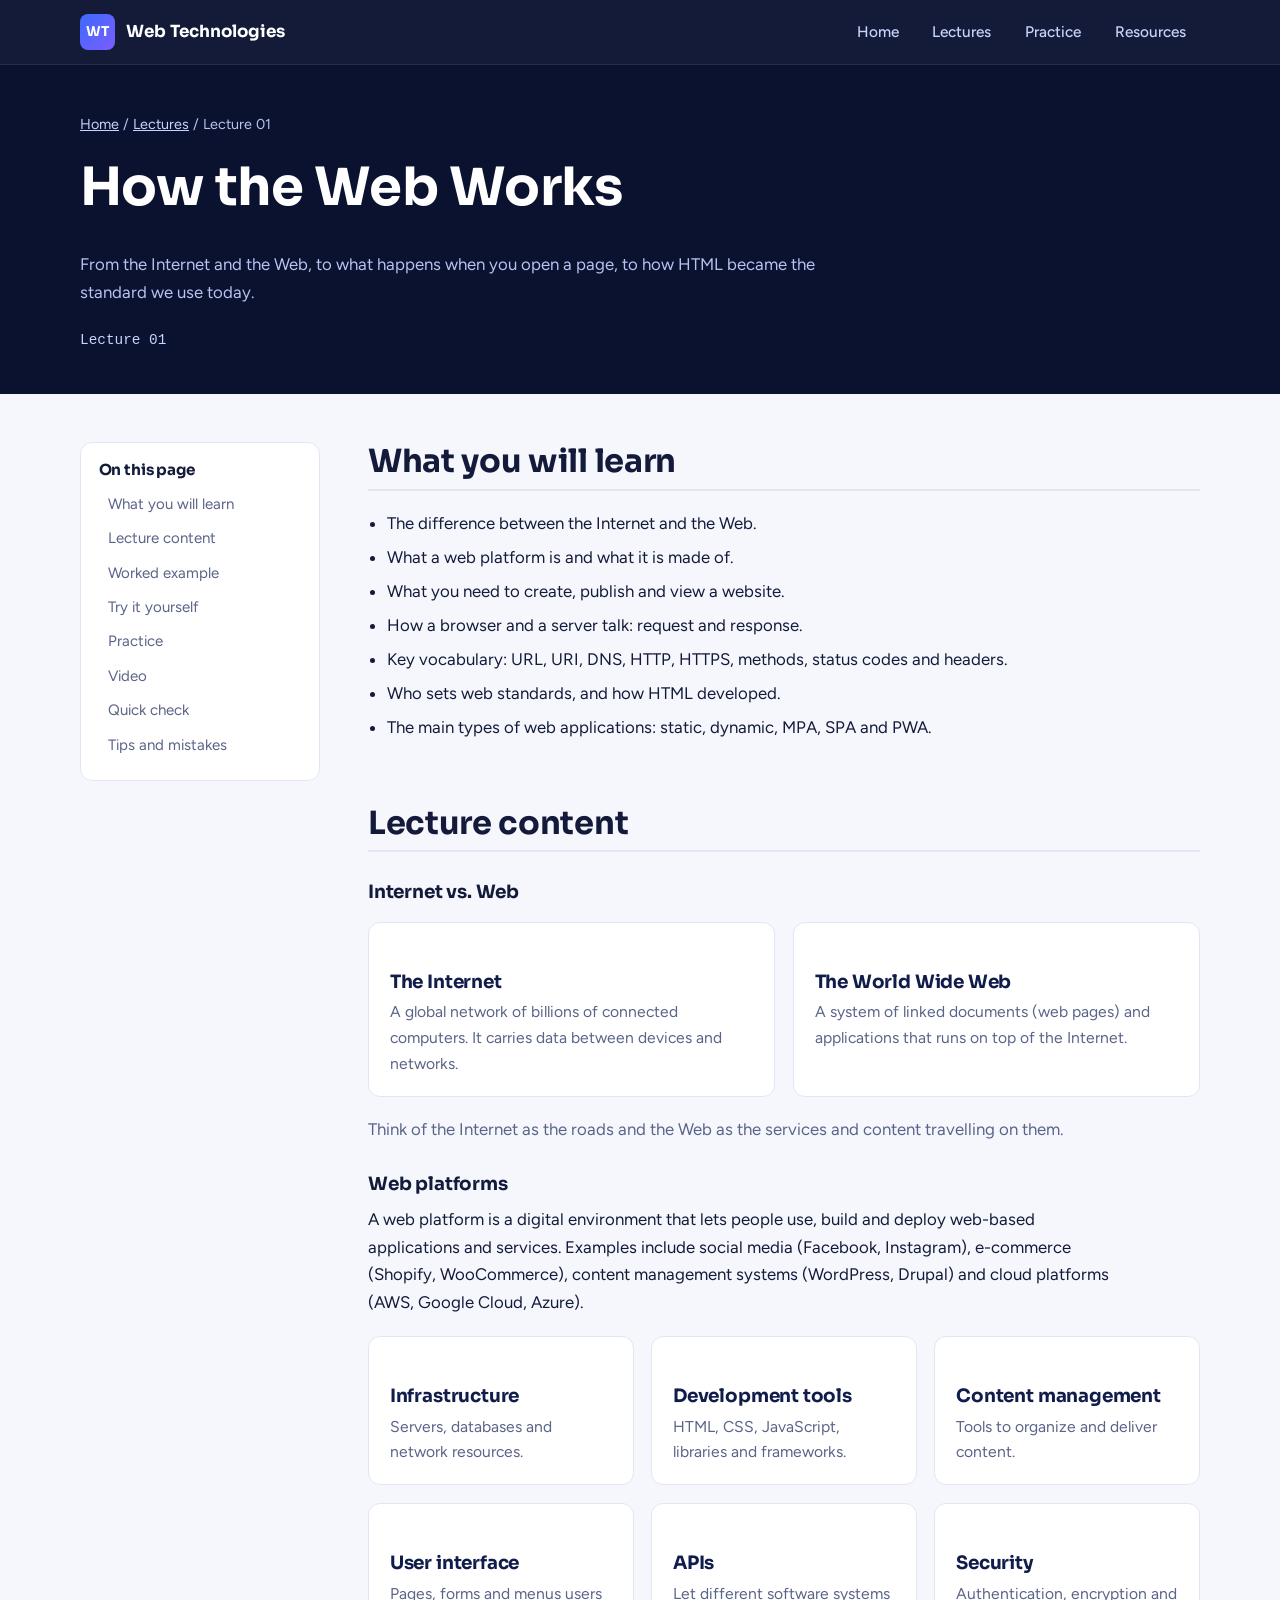
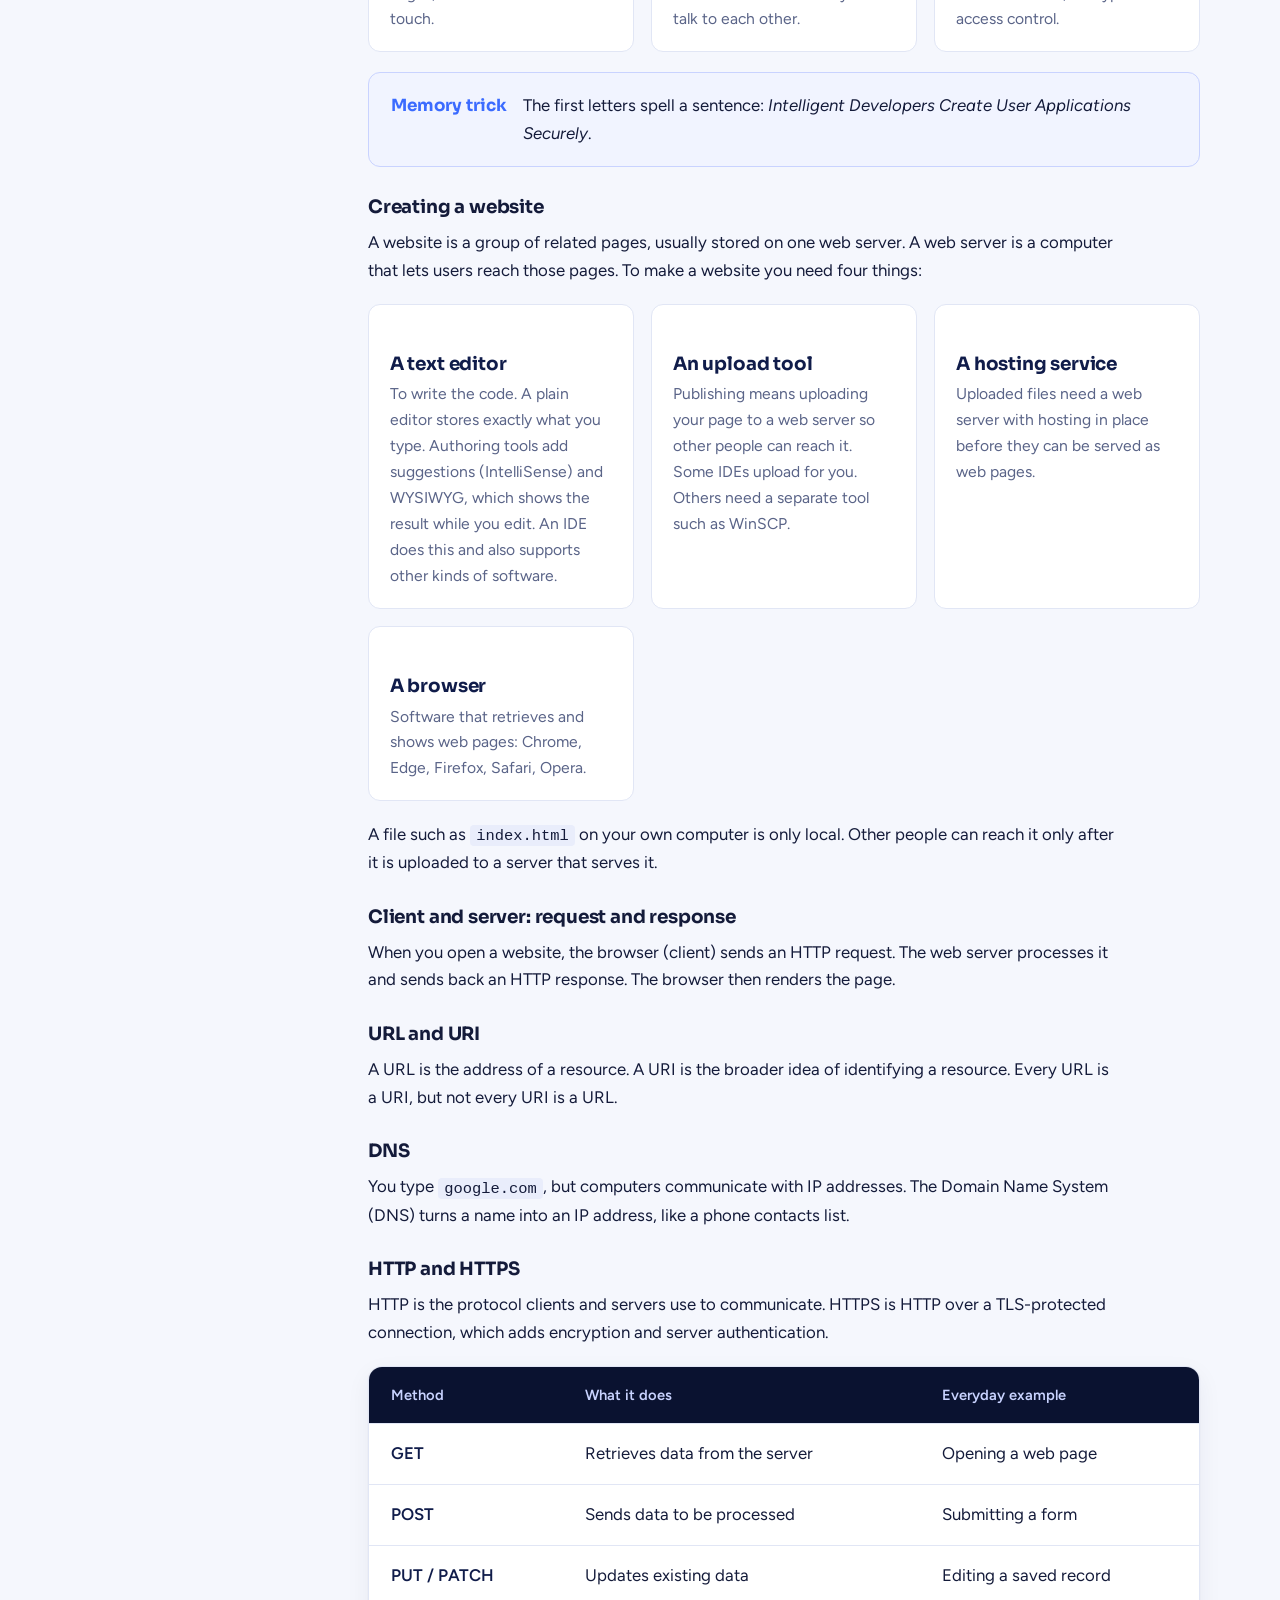
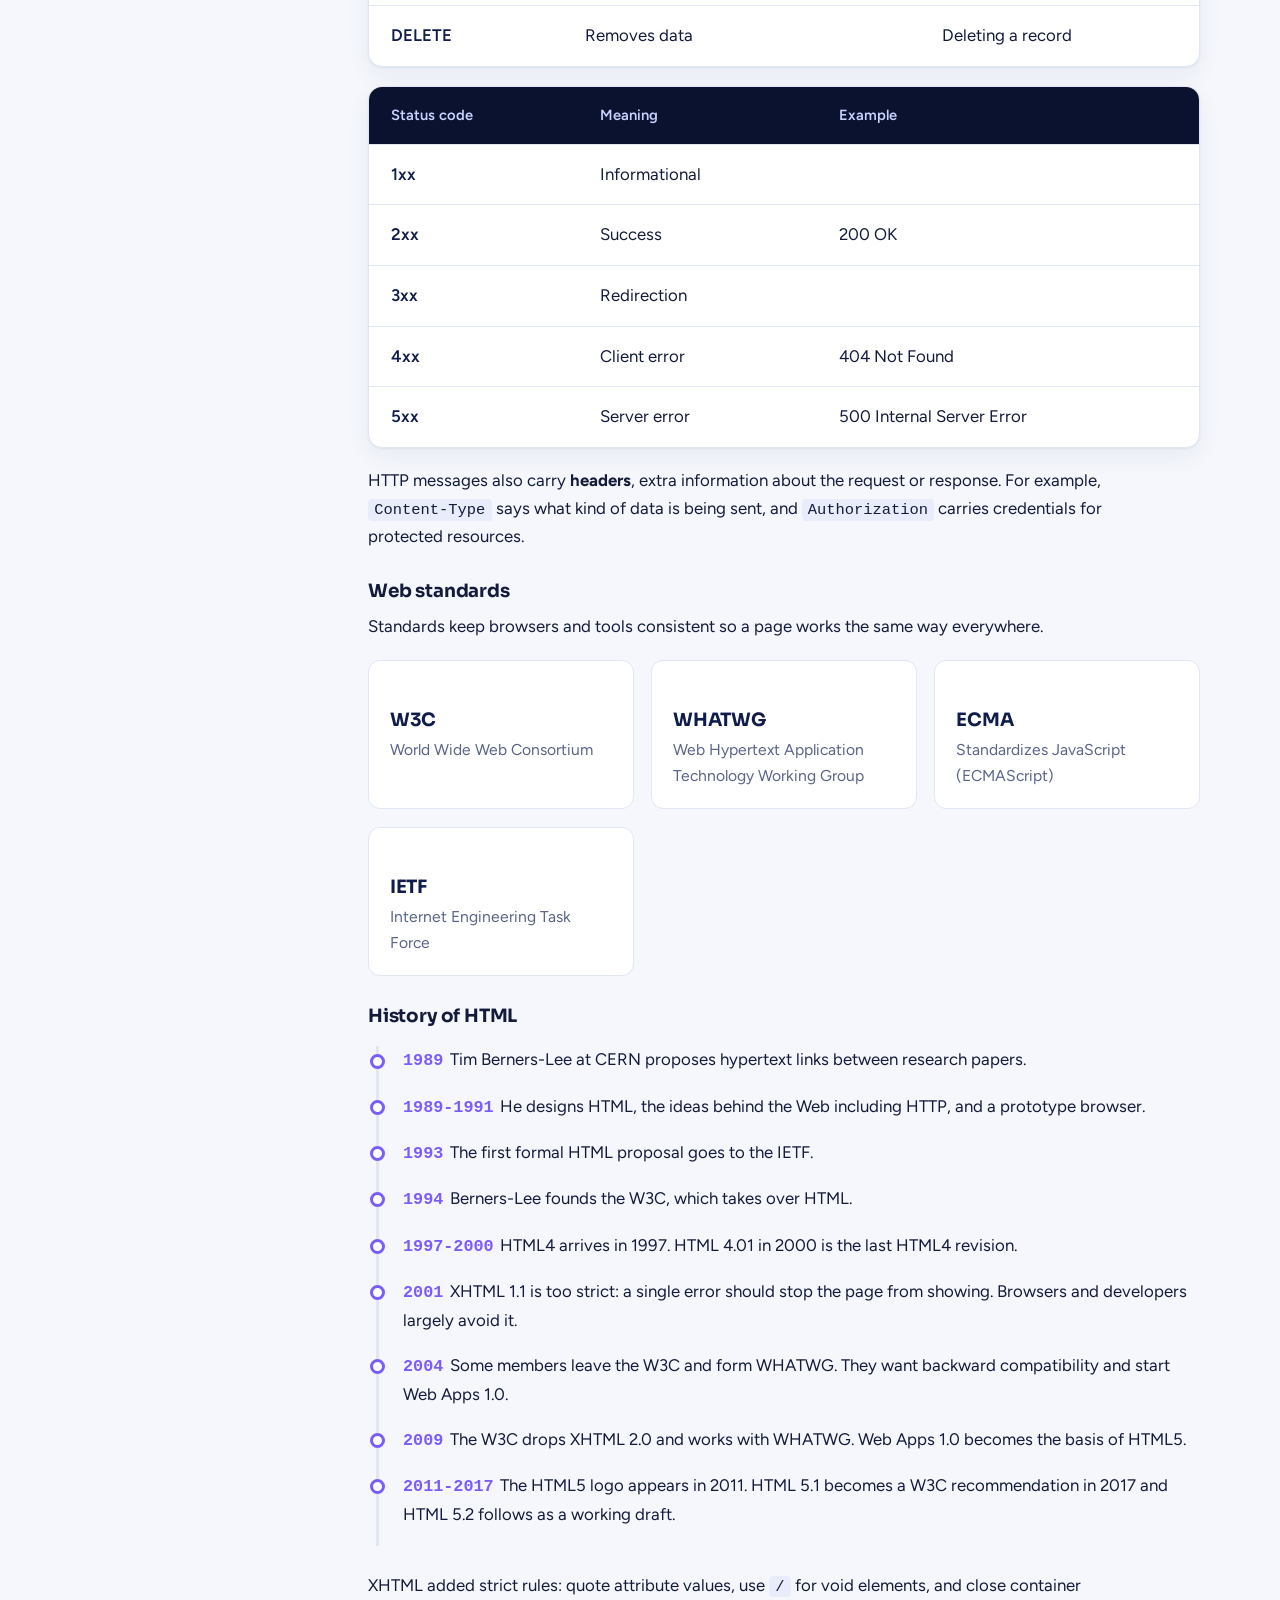
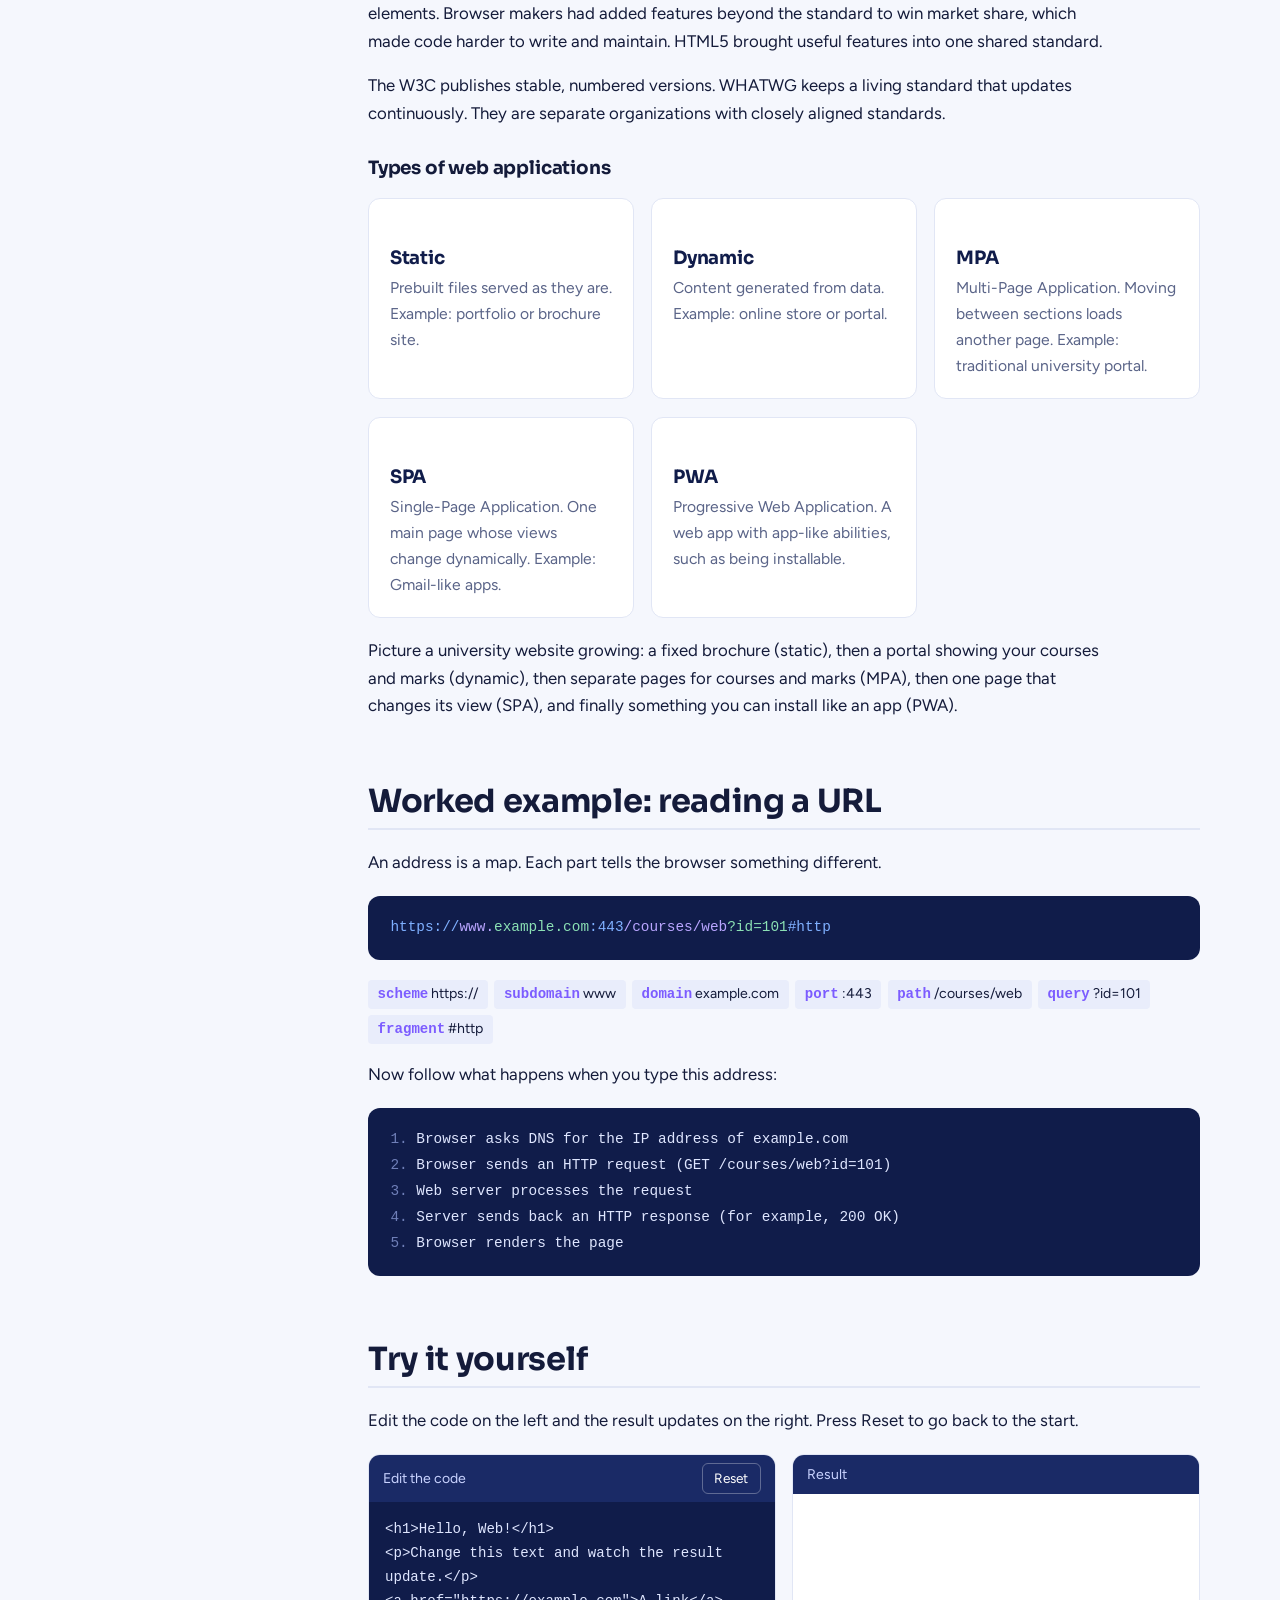
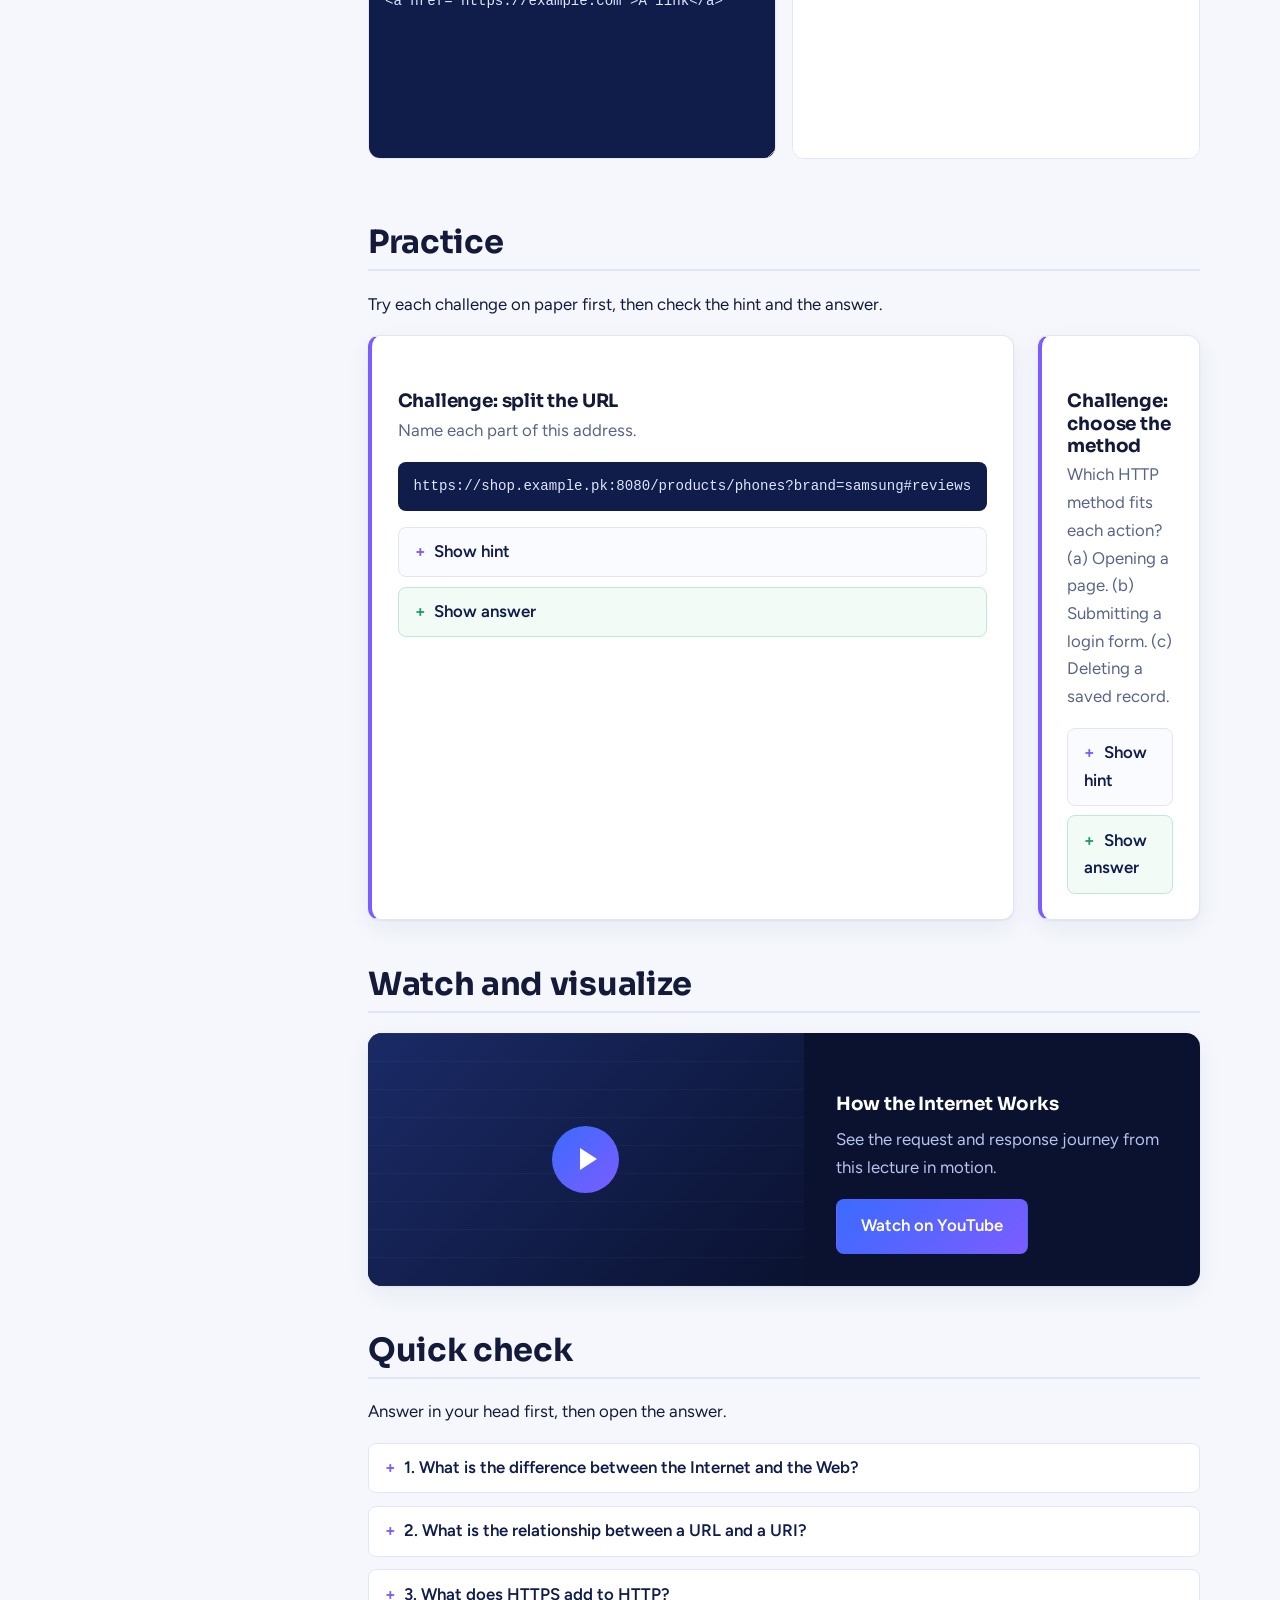
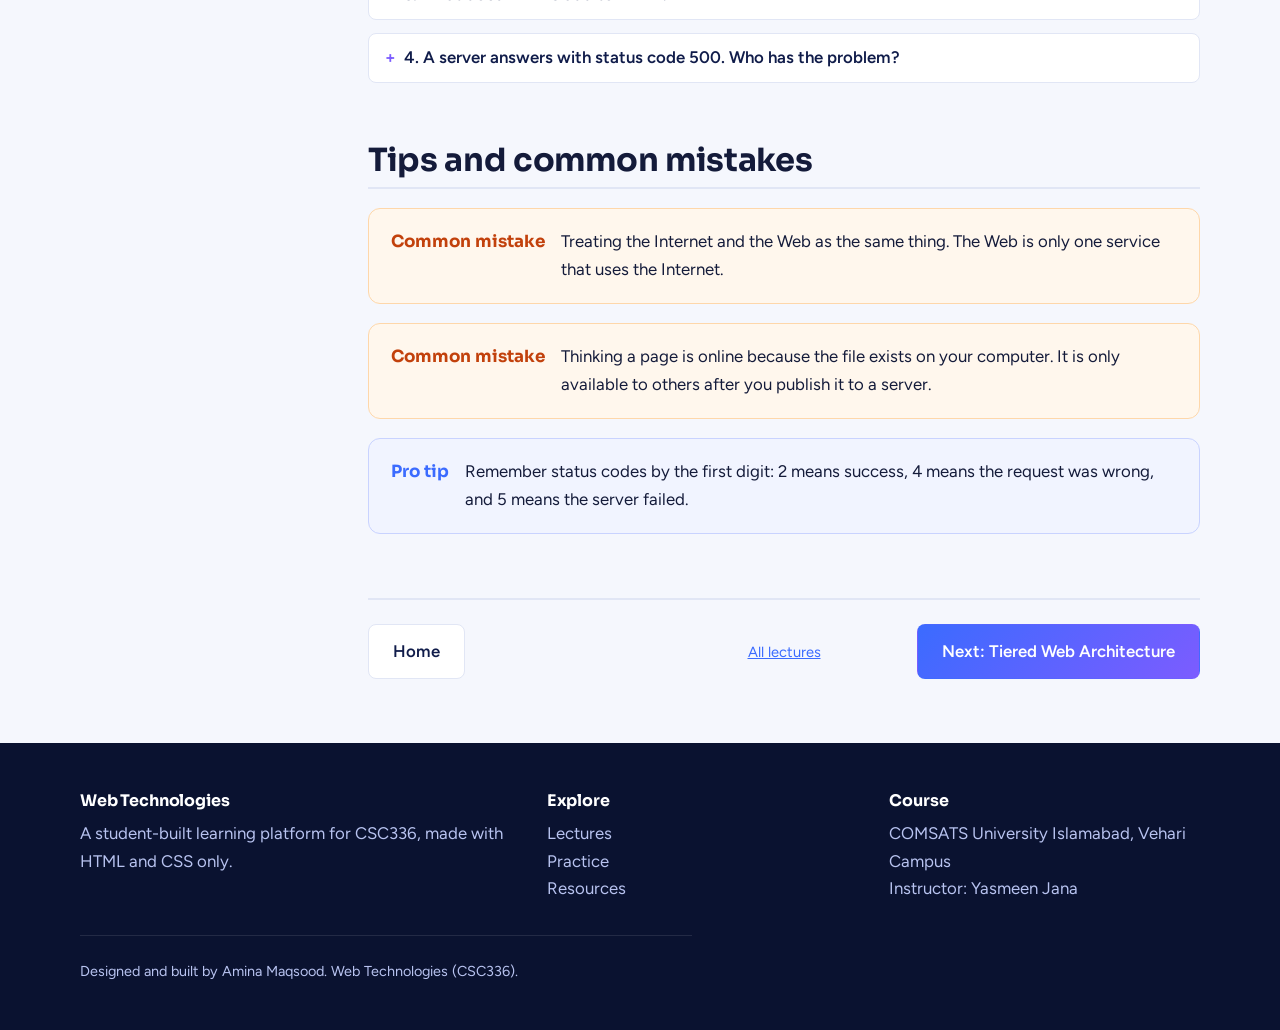
==== lectures/lecture-01.html @ f4b2d4e7 "Web Technologies learning platform" ====
<!DOCTYPE html>
<html lang="en">

<head>
    <meta charset="UTF-8">
    <meta name="viewport" content="width=device-width, initial-scale=1">
    <title>Lecture 01: How the Web Works | Web Technologies</title>
    <link rel="preconnect" href="https://fonts.googleapis.com">
    <link rel="preconnect" href="https://fonts.gstatic.com" crossorigin>
    <link href="https://fonts.googleapis.com/css2?family=Figtree:wght@400;500;600&family=Sora:wght@600;700&display=swap"
        rel="stylesheet">
    <link rel="stylesheet" href="../style.css">
</head>

<body id="top">

    <header class="nav">
        <div class="wrap">
            <a class="brand" href="../index.html">
                <span class="brand-mark">WT</span>
                <span class="brand-text">Web Technologies</span>
            </a>
            <nav aria-label="Main">
                <ul>
                    <li><a href="../index.html">Home</a></li>
                    <li><a href="../index.html#lectures">Lectures</a></li>
                    <li><a href="#practice">Practice</a></li>
                    <li><a href="#video">Resources</a></li>
                </ul>
            </nav>
        </div>
    </header>

    <div class="lecture-head">
        <div class="wrap">
            <p class="crumbs"><a href="../index.html">Home</a> / <a href="../index.html#lectures">Lectures</a> / Lecture
                01</p>
            <h1>How the Web Works</h1>
            <p>From the Internet and the Web, to what happens when you open a page, to how HTML became the standard we
                use today.</p>
            <div class="counter">
                <span>Lecture 01</span>
            </div>
        </div>
    </div>

    <div class="wrap lecture-layout">

        <aside class="toc" aria-label="On this page">
            <h2>On this page</h2>
            <ol>
                <li><a href="#learn">What you will learn</a></li>
                <li><a href="#content">Lecture content</a></li>
                <li><a href="#example">Worked example</a></li>
                <li><a href="#try">Try it yourself</a></li>
                <li><a href="#practice">Practice</a></li>
                <li><a href="#video">Video</a></li>
                <li><a href="#check">Quick check</a></li>
                <li><a href="#tips">Tips and mistakes</a></li>
            </ol>
        </aside>

        <main class="lecture-body">

            <section id="learn">
                <h2>What you will learn</h2>
                <ul class="learn-list">
                    <li>The difference between the Internet and the Web.</li>
                    <li>What a web platform is and what it is made of.</li>
                    <li>What you need to create, publish and view a website.</li>
                    <li>How a browser and a server talk: request and response.</li>
                    <li>Key vocabulary: URL, URI, DNS, HTTP, HTTPS, methods, status codes and headers.</li>
                    <li>Who sets web standards, and how HTML developed.</li>
                    <li>The main types of web applications: static, dynamic, MPA, SPA and PWA.</li>
                </ul>
            </section>

            <section id="content">
                <h2>Lecture content</h2>

                <h3>Internet vs. Web</h3>
                <div class="cards">
                    <div class="card">
                        <h3>The Internet</h3>
                        <p>A global network of billions of connected computers. It carries data between devices and
                            networks.</p>
                    </div>
                    <div class="card">
                        <h3>The World Wide Web</h3>
                        <p>A system of linked documents (web pages) and applications that runs on top of the Internet.
                        </p>
                    </div>
                </div>
                <p class="sub">Think of the Internet as the roads and the Web as the services and content travelling on
                    them.</p>

                <h3>Web platforms</h3>
                <p>A web platform is a digital environment that lets people use, build and deploy web-based applications
                    and services. Examples include social media (Facebook, Instagram), e-commerce (Shopify,
                    WooCommerce), content management systems (WordPress, Drupal) and cloud platforms (AWS, Google Cloud,
                    Azure).</p>
                <div class="cards">
                    <div class="card">
                        <h3>Infrastructure</h3>
                        <p>Servers, databases and network resources.</p>
                    </div>
                    <div class="card">
                        <h3>Development tools</h3>
                        <p>HTML, CSS, JavaScript, libraries and frameworks.</p>
                    </div>
                    <div class="card">
                        <h3>Content management</h3>
                        <p>Tools to organize and deliver content.</p>
                    </div>
                    <div class="card">
                        <h3>User interface</h3>
                        <p>Pages, forms and menus users touch.</p>
                    </div>
                    <div class="card">
                        <h3>APIs</h3>
                        <p>Let different software systems talk to each other.</p>
                    </div>
                    <div class="card">
                        <h3>Security</h3>
                        <p>Authentication, encryption and access control.</p>
                    </div>
                </div>
                <div class="tip pro"><b>Memory trick</b>
                    <p>The first letters spell a sentence: <em>Intelligent Developers Create User Applications
                            Securely</em>.</p>
                </div>

                <h3>Creating a website</h3>
                <p>A website is a group of related pages, usually stored on one web server. A web server is a computer
                    that lets users reach those pages. To make a website you need four things:</p>
                <div class="cards">
                    <div class="card">
                        <h3>A text editor</h3>
                        <p>To write the code. A plain editor stores exactly what you type. Authoring tools add
                            suggestions (IntelliSense) and WYSIWYG, which shows the result while you edit. An IDE does
                            this and also supports other kinds of software.</p>
                    </div>
                    <div class="card">
                        <h3>An upload tool</h3>
                        <p>Publishing means uploading your page to a web server so other people can reach it. Some IDEs
                            upload for you. Others need a separate tool such as WinSCP.</p>
                    </div>
                    <div class="card">
                        <h3>A hosting service</h3>
                        <p>Uploaded files need a web server with hosting in place before they can be served as web
                            pages.</p>
                    </div>
                    <div class="card">
                        <h3>A browser</h3>
                        <p>Software that retrieves and shows web pages: Chrome, Edge, Firefox, Safari, Opera.</p>
                    </div>
                </div>
                <p>A file such as <code>index.html</code> on your own computer is only local. Other people can reach it
                    only after it is uploaded to a server that serves it.</p>

                <h3>Client and server: request and response</h3>
                <p>When you open a website, the browser (client) sends an HTTP request. The web server processes it and
                    sends back an HTTP response. The browser then renders the page.</p>

                <h3>URL and URI</h3>
                <p>A URL is the address of a resource. A URI is the broader idea of identifying a resource. Every URL is
                    a URI, but not every URI is a URL.</p>

                <h3>DNS</h3>
                <p>You type <code>google.com</code>, but computers communicate with IP addresses. The Domain Name System
                    (DNS) turns a name into an IP address, like a phone contacts list.</p>

                <h3>HTTP and HTTPS</h3>
                <p>HTTP is the protocol clients and servers use to communicate. HTTPS is HTTP over a TLS-protected
                    connection, which adds encryption and server authentication.</p>
                <div class="table-wrap scroll">
                    <table class="compare">
                        <thead>
                            <tr>
                                <th scope="col">Method</th>
                                <th scope="col">What it does</th>
                                <th scope="col">Everyday example</th>
                            </tr>
                        </thead>
                        <tbody>
                            <tr>
                                <td>GET</td>
                                <td>Retrieves data from the server</td>
                                <td>Opening a web page</td>
                            </tr>
                            <tr>
                                <td>POST</td>
                                <td>Sends data to be processed</td>
                                <td>Submitting a form</td>
                            </tr>
                            <tr>
                                <td>PUT / PATCH</td>
                                <td>Updates existing data</td>
                                <td>Editing a saved record</td>
                            </tr>
                            <tr>
                                <td>DELETE</td>
                                <td>Removes data</td>
                                <td>Deleting a record</td>
                            </tr>
                        </tbody>
                    </table>
                </div>
                <div class="table-wrap scroll">
                    <table class="compare">
                        <thead>
                            <tr>
                                <th scope="col">Status code</th>
                                <th scope="col">Meaning</th>
                                <th scope="col">Example</th>
                            </tr>
                        </thead>
                        <tbody>
                            <tr>
                                <td>1xx</td>
                                <td>Informational</td>
                                <td></td>
                            </tr>
                            <tr>
                                <td>2xx</td>
                                <td>Success</td>
                                <td>200 OK</td>
                            </tr>
                            <tr>
                                <td>3xx</td>
                                <td>Redirection</td>
                                <td></td>
                            </tr>
                            <tr>
                                <td>4xx</td>
                                <td>Client error</td>
                                <td>404 Not Found</td>
                            </tr>
                            <tr>
                                <td>5xx</td>
                                <td>Server error</td>
                                <td>500 Internal Server Error</td>
                            </tr>
                        </tbody>
                    </table>
                </div>
                <p>HTTP messages also carry <strong>headers</strong>, extra information about the request or response.
                    For example, <code>Content-Type</code> says what kind of data is being sent, and
                    <code>Authorization</code> carries credentials for protected resources.</p>

                <h3>Web standards</h3>
                <p>Standards keep browsers and tools consistent so a page works the same way everywhere.</p>
                <div class="cards">
                    <div class="card">
                        <h3>W3C</h3>
                        <p>World Wide Web Consortium</p>
                    </div>
                    <div class="card">
                        <h3>WHATWG</h3>
                        <p>Web Hypertext Application Technology Working Group</p>
                    </div>
                    <div class="card">
                        <h3>ECMA</h3>
                        <p>Standardizes JavaScript (ECMAScript)</p>
                    </div>
                    <div class="card">
                        <h3>IETF</h3>
                        <p>Internet Engineering Task Force</p>
                    </div>
                </div>

                <h3>History of HTML</h3>
                <ol class="timeline">
                    <li><b>1989</b>Tim Berners-Lee at CERN proposes hypertext links between research papers.</li>
                    <li><b>1989-1991</b>He designs HTML, the ideas behind the Web including HTTP, and a prototype
                        browser.</li>
                    <li><b>1993</b>The first formal HTML proposal goes to the IETF.</li>
                    <li><b>1994</b>Berners-Lee founds the W3C, which takes over HTML.</li>
                    <li><b>1997-2000</b>HTML4 arrives in 1997. HTML 4.01 in 2000 is the last HTML4 revision.</li>
                    <li><b>2001</b>XHTML 1.1 is too strict: a single error should stop the page from showing. Browsers
                        and developers largely avoid it.</li>
                    <li><b>2004</b>Some members leave the W3C and form WHATWG. They want backward compatibility and
                        start Web Apps 1.0.</li>
                    <li><b>2009</b>The W3C drops XHTML 2.0 and works with WHATWG. Web Apps 1.0 becomes the basis of
                        HTML5.</li>
                    <li><b>2011-2017</b>The HTML5 logo appears in 2011. HTML 5.1 becomes a W3C recommendation in 2017
                        and HTML 5.2 follows as a working draft.</li>
                </ol>
                <p>XHTML added strict rules: quote attribute values, use <code>/</code> for void elements, and close
                    container elements. Browser makers had added features beyond the standard to win market share, which
                    made code harder to write and maintain. HTML5 brought useful features into one shared standard.</p>
                <p>The W3C publishes stable, numbered versions. WHATWG keeps a living standard that updates
                    continuously. They are separate organizations with closely aligned standards.</p>

                <h3>Types of web applications</h3>
                <div class="cards">
                    <div class="card">
                        <h3>Static</h3>
                        <p>Prebuilt files served as they are. Example: portfolio or brochure site.</p>
                    </div>
                    <div class="card">
                        <h3>Dynamic</h3>
                        <p>Content generated from data. Example: online store or portal.</p>
                    </div>
                    <div class="card">
                        <h3>MPA</h3>
                        <p>Multi-Page Application. Moving between sections loads another page. Example: traditional
                            university portal.</p>
                    </div>
                    <div class="card">
                        <h3>SPA</h3>
                        <p>Single-Page Application. One main page whose views change dynamically. Example: Gmail-like
                            apps.</p>
                    </div>
                    <div class="card">
                        <h3>PWA</h3>
                        <p>Progressive Web Application. A web app with app-like abilities, such as being installable.
                        </p>
                    </div>
                </div>
                <p>Picture a university website growing: a fixed brochure (static), then a portal showing your courses
                    and marks (dynamic), then separate pages for courses and marks (MPA), then one page that changes its
                    view (SPA), and finally something you can install like an app (PWA).</p>
            </section>

            <section id="example">
                <h2>Worked example: reading a URL</h2>
                <p>An address is a map. Each part tells the browser something different.</p>
                <pre
                    class="example"><span class="t">https://</span><span class="a">www.</span><span class="s">example.com</span><span class="t">:443</span><span class="a">/courses/web</span><span class="s">?id=101</span><span class="t">#http</span></pre>
                <ul class="chips">
                    <li><b>scheme</b> https://</li>
                    <li><b>subdomain</b> www</li>
                    <li><b>domain</b> example.com</li>
                    <li><b>port</b> :443</li>
                    <li><b>path</b> /courses/web</li>
                    <li><b>query</b> ?id=101</li>
                    <li><b>fragment</b> #http</li>
                </ul>
                <p>Now follow what happens when you type this address:</p>
                <pre class="example"><span class="c">1.</span> Browser asks DNS for the IP address of example.com
<span class="c">2.</span> Browser sends an HTTP request (GET /courses/web?id=101)
<span class="c">3.</span> Web server processes the request
<span class="c">4.</span> Server sends back an HTTP response (for example, 200 OK)
<span class="c">5.</span> Browser renders the page</pre>
            </section>

            <section id="try">
                <h2>Try it yourself</h2>
                <p>Edit the code on the left and the result updates on the right. Press Reset to go back to the start.
                </p>
                <div class="try">
                    <div class="try-pane">
                        <div class="try-bar"><span>Edit the code</span><button type="button" data-reset>Reset</button>
                        </div><textarea aria-label="Code editor" spellcheck="false">&lt;h1&gt;Hello, Web!&lt;/h1&gt;
&lt;p&gt;Change this text and watch the result update.&lt;/p&gt;
&lt;a href=&quot;https://example.com&quot;&gt;A link&lt;/a&gt;</textarea>
                    </div>
                    <div class="try-pane">
                        <div class="try-bar"><span>Result</span></div><iframe title="Result" sandbox=""></iframe>
                    </div>
                </div>
            </section>
            <section id="practice">
                <h2>Practice</h2>
                <p>Try each challenge on paper first, then check the hint and the answer.</p>
                <div class="grid-2">
                    <article class="challenge">
                        <h3>Challenge: split the URL</h3>
                        <p class="task">Name each part of this address.</p>
                        <code class="sample">https://shop.example.pk:8080/products/phones?brand=samsung#reviews</code>
                        <details>
                            <summary>Show hint</summary>
                            <p>Look for <code>://</code>, <code>:</code>, <code>/</code>, <code>?</code> and
                                <code>#</code>.</p>
                        </details>
                        <details class="answer">
                            <summary>Show answer</summary>
                            <ul class="chips">
                                <li><b>scheme</b> https://</li>
                                <li><b>subdomain</b> shop</li>
                                <li><b>domain</b> example.pk</li>
                                <li><b>port</b> :8080</li>
                                <li><b>path</b> /products/phones</li>
                                <li><b>query</b> ?brand=samsung</li>
                                <li><b>fragment</b> #reviews</li>
                            </ul>
                        </details>
                    </article>

                    <article class="challenge">
                        <h3>Challenge: choose the method</h3>
                        <p class="task">Which HTTP method fits each action? (a) Opening a page. (b) Submitting a login
                            form. (c) Deleting a saved record.</p>
                        <details>
                            <summary>Show hint</summary>
                            <p>Ask yourself: am I only reading, sending new data, or removing something?</p>
                        </details>
                        <details class="answer">
                            <summary>Show answer</summary>
                            <p>(a) GET, (b) POST, (c) DELETE.</p>
                        </details>
                    </article>
                </div>
            </section>

            <section id="video">
                <h2>Watch and visualize</h2>
                <div class="video-card">
                    <a class="video-thumb"
                        href="https://www.youtube.com/watch?v=aRUhd1Wd3Sw&amp;list=PLDzeHZWIZsTo0wSBcg4-NMIbC0L8evLrD&amp;index=2"
                        target="_blank" rel="noopener" aria-label="Watch How the Internet Works on YouTube">
                        <span class="play"></span>
                    </a>
                    <div class="video-info">
                        <h3>How the Internet Works</h3>
                        <p>See the request and response journey from this lecture in motion.</p>
                        <a class="btn btn-primary"
                            href="https://www.youtube.com/watch?v=aRUhd1Wd3Sw&amp;list=PLDzeHZWIZsTo0wSBcg4-NMIbC0L8evLrD&amp;index=2"
                            target="_blank" rel="noopener">Watch on YouTube</a>
                    </div>
                </div>
            </section>

            <section id="check" class="quiz">
                <h2>Quick check</h2>
                <p>Answer in your head first, then open the answer.</p>
                <details>
                    <summary>1. What is the difference between the Internet and the Web?</summary>
                    <p>The Internet is the global network infrastructure. The Web is a system of linked pages and
                        applications that runs on top of it.</p>
                </details>
                <details>
                    <summary>2. What is the relationship between a URL and a URI?</summary>
                    <p>Every URL is a URI, but not every URI is a URL.</p>
                </details>
                <details>
                    <summary>3. What does HTTPS add to HTTP?</summary>
                    <p>A TLS-protected connection, which provides encryption and server authentication.</p>
                </details>
                <details>
                    <summary>4. A server answers with status code 500. Who has the problem?</summary>
                    <p>The server. 5xx codes are server errors, for example 500 Internal Server Error.</p>
                </details>
            </section>

            <section id="tips">
                <h2>Tips and common mistakes</h2>
                <div class="tip">
                    <b>Common mistake</b>
                    <p>Treating the Internet and the Web as the same thing. The Web is only one service that uses the
                        Internet.</p>
                </div>
                <div class="tip">
                    <b>Common mistake</b>
                    <p>Thinking a page is online because the file exists on your computer. It is only available to
                        others after you publish it to a server.</p>
                </div>
                <div class="tip pro">
                    <b>Pro tip</b>
                    <p>Remember status codes by the first digit: 2 means success, 4 means the request was wrong, and 5
                        means the server failed.</p>
                </div>
            </section>

            <nav class="pager" aria-label="Lecture navigation">
                <div class="prev"><a class="btn btn-light" href="../index.html">Home</a></div>
                <div class="mid"><a href="../index.html#lectures">All lectures</a></div>
                <div class="next"><a class="btn btn-primary" href="lecture-02.html">Next: Tiered Web Architecture</a>
                </div>
            </nav>

        </main>
    </div>

    <footer class="footer">
        <div class="wrap">
            <div>
                <h3>Web Technologies</h3>
                <p>A student-built learning platform for CSC336, made with HTML and CSS only.</p>
            </div>
            <div>
                <h3>Explore</h3>
                <ul>
                    <li><a href="../index.html#lectures">Lectures</a></li>
                    <li><a href="../index.html#practice">Practice</a></li>
                    <li><a href="../index.html#resources">Resources</a></li>
                </ul>
            </div>
            <div>
                <h3>Course</h3>
                <ul>
                    <li>COMSATS University Islamabad, Vehari Campus</li>
                    <li>Instructor: Yasmeen Jana</li>
                </ul>
            </div>
            <p class="copy">Designed and built by Amina Maqsood. Web Technologies (CSC336).</p>
        </div>
    </footer>

    <script src="../editor.js" defer></script>
</body>

</html>
---- style.css ----
/* ==========================================================
   Web Technologies — shared stylesheet (HTML + CSS only)
   Used by index.html and every page in /lectures
   ========================================================== */

:root {
    --navy-900: #0a1230;
    --navy-800: #101c4a;
    --navy-700: #1a2a66;
    --blue: #3b6bff;
    --purple: #7c5cff;
    --ink: #141b3a;
    --muted: #5a6488;
    --line: #e1e6f5;
    --bg: #f5f7fd;
    --white: #ffffff;
    --ok: #1f9d6b;
    --warn: #c2410c;

    --font-head: "Sora", "Segoe UI", system-ui, sans-serif;
    --font-body: "Figtree", "Segoe UI", system-ui, sans-serif;
    --font-code: "JetBrains Mono", Consolas, "Courier New", monospace;

    --shadow: 0 1px 2px rgba(16, 28, 74, .06), 0 8px 24px rgba(16, 28, 74, .06);
}

/* ---------- base ---------- */
*,
*::before,
*::after {
    box-sizing: border-box;
}

html {
    scroll-behavior: smooth;
    scroll-padding-top: 5rem;
}

body {
    margin: 0;
    font-family: var(--font-body);
    font-size: 1.05rem;
    line-height: 1.65;
    color: var(--ink);
    background: var(--bg);
}

h1,
h2,
h3 {
    font-family: var(--font-head);
    line-height: 1.2;
    margin: 0 0 .6em;
    letter-spacing: -.01em;
}

h1 {
    font-size: clamp(2rem, 4.6vw, 3.3rem);
}

h2 {
    font-size: clamp(1.5rem, 3vw, 2rem);
}

h3 {
    font-size: 1.15rem;
}

p {
    margin: 0 0 1em;
    max-width: 68ch;
}

a {
    color: var(--blue);
}

code {
    font-family: var(--font-code);
    font-size: .92em;
    background: #e9edfb;
    padding: .1em .4em;
    border-radius: 4px;
}

:focus-visible {
    outline: 3px solid var(--purple);
    outline-offset: 3px;
    border-radius: 4px;
}

.wrap {
    width: min(1120px, 92%);
    margin-inline: auto;
}

section {
    padding: 4.5rem 0;
}

.section-head {
    margin-bottom: 2rem;
}

.section-head p {
    color: var(--muted);
}

/* ---------- navigation ---------- */
.nav {
    position: sticky;
    top: 0;
    z-index: 10;
    background: rgba(10, 18, 48, .96);
    border-bottom: 1px solid rgba(255, 255, 255, .08);
}

.nav .wrap {
    display: flex;
    align-items: center;
    justify-content: space-between;
    gap: 1rem;
    min-height: 4rem;
}

.brand {
    display: flex;
    align-items: center;
    gap: .7rem;
    color: var(--white);
    text-decoration: none;
    font-family: var(--font-head);
    font-weight: 700;
}

.brand-mark {
    display: grid;
    place-items: center;
    width: 2.2rem;
    height: 2.2rem;
    border-radius: 8px;
    font-size: .85rem;
    background: linear-gradient(135deg, var(--blue), var(--purple));
}

.nav ul {
    display: flex;
    gap: .3rem;
    list-style: none;
    margin: 0;
    padding: 0;
}

.nav ul a {
    display: block;
    padding: .45rem .9rem;
    border-radius: 8px;
    color: #c9d3ff;
    text-decoration: none;
    font-weight: 500;
    font-size: .96rem;
    transition: background .2s, color .2s;
}

.nav ul a:hover,
.nav ul a[aria-current="page"] {
    background: rgba(255, 255, 255, .1);
    color: var(--white);
}

/* ---------- buttons ---------- */
.btn {
    display: inline-block;
    padding: .8rem 1.5rem;
    border-radius: 8px;
    font-weight: 600;
    text-decoration: none;
    border: 1px solid transparent;
    transition: transform .2s, box-shadow .2s, background .2s;
}

.btn-primary {
    background: linear-gradient(135deg, var(--blue), var(--purple));
    color: var(--white);
}

.btn-primary:hover {
    transform: translateY(-2px);
    box-shadow: 0 10px 24px rgba(91, 92, 255, .35);
}

.btn-ghost {
    border-color: rgba(255, 255, 255, .3);
    color: var(--white);
}

.btn-ghost:hover {
    background: rgba(255, 255, 255, .1);
}

.btn-light {
    background: var(--white);
    border-color: var(--line);
    color: var(--navy-800);
}

.btn-light:hover {
    border-color: var(--blue);
}

/* ---------- hero ---------- */
.hero {
    background: var(--navy-900);
    color: var(--white);
    padding: 5rem 0 4.5rem;
}

.hero .wrap {
    display: grid;
    grid-template-columns: 1.05fr 1fr;
    gap: 3.5rem;
    align-items: center;
}

.hero p {
    color: #b8c3f0;
    font-size: 1.12rem;
}

.hero-actions {
    display: flex;
    flex-wrap: wrap;
    gap: .8rem;
    margin-top: 1.8rem;
}

.loop {
    display: flex;
    flex-wrap: wrap;
    gap: .5rem;
    margin-top: 2rem;
    padding: 0;
    list-style: none;
}

.loop li {
    padding: .3rem .8rem;
    border: 1px solid rgba(255, 255, 255, .18);
    border-radius: 999px;
    font-size: .9rem;
    color: #d6ddff;
}

/* hero visual: code window + live result */
.code-window {
    border-radius: 12px;
    overflow: hidden;
    box-shadow: 0 24px 60px rgba(0, 0, 0, .45);
    border: 1px solid rgba(255, 255, 255, .1);
}

.code-bar {
    display: flex;
    gap: .4rem;
    align-items: center;
    padding: .65rem .9rem;
    background: var(--navy-700);
    font-size: .8rem;
    color: #9fb0ff;
    font-family: var(--font-code);
}

.code-bar i {
    width: .65rem;
    height: .65rem;
    border-radius: 50%;
    background: #3d4f94;
}

.code-bar span {
    margin-left: .6rem;
}

.code-body {
    margin: 0;
    padding: 1.1rem 1.3rem;
    background: var(--navy-800);
    font-family: var(--font-code);
    font-size: .88rem;
    line-height: 1.8;
    color: #dfe6ff;
    overflow-x: auto;
}

.t {
    color: #7fb0ff;
}

.a {
    color: #b9a5ff;
}

.s {
    color: #8be0b4;
}

.c {
    color: #6f7fb8;
}

.code-result {
    padding: 1.3rem;
    background: var(--white);
    color: var(--ink);
    border-top: 3px solid var(--purple);
}

.code-result small {
    display: block;
    color: var(--muted);
    margin-bottom: .4rem;
    font-size: .8rem;
}

.code-result strong {
    font-family: var(--font-head);
    font-size: 1.25rem;
    color: var(--navy-800);
}

.code-result .bar {
    display: block;
    height: 4px;
    width: 5rem;
    margin-top: .5rem;
    border-radius: 4px;
    background: linear-gradient(90deg, var(--blue), var(--purple));
}

/* ---------- student strip ---------- */
.student {
    margin-top: -2.2rem;
    padding: 0;
    position: relative;
    z-index: 2;
}

.student dl {
    display: grid;
    grid-template-columns: repeat(4, 1fr);
    gap: 0;
    margin: 0;
    background: var(--white);
    border: 1px solid var(--line);
    border-radius: 14px;
    box-shadow: var(--shadow);
}

.student div {
    padding: 1.2rem 1.4rem;
    border-right: 1px solid var(--line);
}

.student div:last-child {
    border-right: 0;
}

.student dt {
    font-size: .85rem;
    color: var(--muted);
}

.student dd {
    margin: .15rem 0 0;
    font-weight: 700;
    color: var(--navy-800);
    font-family: var(--font-head);
    font-size: 1rem;
    overflow-wrap: anywhere;
}

/* ---------- learning path ---------- */
.path {
    display: grid;
    grid-template-columns: repeat(4, 1fr);
    gap: 2.4rem 1.4rem;
    list-style: none;
    padding: 0;
    margin: 0;
}

.path li {
    position: relative;
    border-top: 3px solid var(--line);
    padding-top: 1.4rem;
}

.path li::before {
    content: "";
    position: absolute;
    top: -9px;
    left: 0;
    width: 15px;
    height: 15px;
    border-radius: 50%;
    background: var(--white);
    border: 3px solid var(--blue);
}

.path li:nth-child(even)::before {
    border-color: var(--purple);
}

.path a {
    display: block;
    text-decoration: none;
    color: inherit;
    padding: 1rem 1.1rem;
    background: var(--white);
    border: 1px solid var(--line);
    border-radius: 12px;
    transition: border-color .2s, transform .2s;
}

.path a:hover {
    border-color: var(--blue);
    transform: translateY(-3px);
}

.path .num {
    font-family: var(--font-code);
    font-size: .85rem;
    color: var(--purple);
}

.path strong {
    display: block;
    font-family: var(--font-head);
    font-size: 1rem;
    margin-top: .15rem;
    color: var(--navy-800);
}

/* ---------- lecture table ---------- */
.table-wrap {
    background: var(--white);
    border: 1px solid var(--line);
    border-radius: 14px;
    box-shadow: var(--shadow);
    overflow: hidden;
}

table {
    width: 100%;
    border-collapse: collapse;
}

thead th {
    text-align: left;
    padding: 1rem 1.4rem;
    background: var(--navy-900);
    color: #c9d3ff;
    font-weight: 600;
    font-size: .92rem;
}

tbody td {
    padding: 1rem 1.4rem;
    border-top: 1px solid var(--line);
}

tbody tr {
    transition: background .2s;
}

tbody tr:hover {
    background: #f0f3ff;
}

td.no {
    width: 5.5rem;
    font-family: var(--font-code);
    color: var(--purple);
    font-weight: 700;
}

td.title {
    font-weight: 600;
    color: var(--navy-800);
}

td.open {
    width: 9rem;
    text-align: right;
}

td.open a {
    display: inline-block;
    padding: .35rem .9rem;
    border: 1px solid var(--line);
    border-radius: 6px;
    text-decoration: none;
    font-weight: 600;
    font-size: .92rem;
}

td.open a:hover {
    background: var(--blue);
    border-color: var(--blue);
    color: var(--white);
}

/* ---------- practice cards ---------- */
.grid-2 {
    display: grid;
    grid-template-columns: 1fr 1fr;
    gap: 1.5rem;
}

.challenge {
    background: var(--white);
    border: 1px solid var(--line);
    border-left: 4px solid var(--purple);
    border-radius: 12px;
    padding: 1.6rem;
    box-shadow: var(--shadow);
}

.challenge h3 {
    margin-bottom: .3rem;
}

.task {
    color: var(--muted);
}

.sample {
    display: block;
    margin: .8rem 0 1rem;
    padding: .8rem 1rem;
    background: var(--navy-800);
    color: #dfe6ff;
    border-radius: 8px;
    font-family: var(--font-code);
    font-size: .88rem;
    overflow-x: auto;
    white-space: nowrap;
}

details {
    border: 1px solid var(--line);
    border-radius: 8px;
    background: #fafbff;
    margin-top: .6rem;
}

summary {
    cursor: pointer;
    padding: .65rem 1rem;
    font-weight: 600;
    color: var(--navy-800);
    list-style: none;
}

summary::-webkit-details-marker {
    display: none;
}

summary::before {
    content: "+";
    display: inline-block;
    width: 1.2rem;
    color: var(--purple);
    font-weight: 700;
}

details[open]>summary::before {
    content: "\2212";
}

details[open]>summary {
    border-bottom: 1px solid var(--line);
}

details> :not(summary) {
    margin: 0;
    padding: .8rem 1rem;
}

details.answer {
    border-color: #bfe8d6;
    background: #f3fbf7;
}

details.answer summary::before {
    color: var(--ok);
}

.chips {
    display: flex;
    flex-wrap: wrap;
    gap: .4rem;
    padding: 0;
    list-style: none;
}

.chips li {
    padding: .15rem .6rem;
    background: #e9edfb;
    border-radius: 4px;
    font-size: .88rem;
}

.chips b {
    color: var(--purple);
    font-family: var(--font-code);
    font-weight: 600;
}

/* ---------- video / resources ---------- */
.video-card {
    display: grid;
    grid-template-columns: 1.1fr 1fr;
    background: var(--navy-900);
    color: var(--white);
    border-radius: 14px;
    overflow: hidden;
    box-shadow: var(--shadow);
}

.video-thumb {
    position: relative;
    display: grid;
    place-items: center;
    min-height: 15rem;
    background: linear-gradient(135deg, var(--navy-700), var(--navy-900));
    text-decoration: none;
}

.video-thumb::after {
    content: "";
    position: absolute;
    inset: 0;
    background: repeating-linear-gradient(0deg, rgba(255, 255, 255, .03) 0 1px, transparent 1px 28px);
}

.play {
    position: relative;
    z-index: 1;
    width: 4.2rem;
    height: 4.2rem;
    border-radius: 50%;
    background: linear-gradient(135deg, var(--blue), var(--purple));
    display: grid;
    place-items: center;
    transition: transform .2s;
}

.play::before {
    content: "";
    margin-left: .3rem;
    border-left: 1.1rem solid var(--white);
    border-top: .7rem solid transparent;
    border-bottom: .7rem solid transparent;
}

.video-thumb:hover .play {
    transform: scale(1.08);
}

.video-info {
    padding: 2rem;
    align-self: center;
}

.video-info p {
    color: #b8c3f0;
}

.link-cards {
    display: grid;
    grid-template-columns: repeat(3, 1fr);
    gap: 1.2rem;
    margin-top: 1.5rem;
}

.link-card {
    display: block;
    padding: 1.2rem 1.3rem;
    background: var(--white);
    border: 1px solid var(--line);
    border-radius: 12px;
    text-decoration: none;
    color: inherit;
    transition: border-color .2s, transform .2s;
}

.link-card:hover {
    border-color: var(--blue);
    transform: translateY(-3px);
}

.link-card strong {
    display: block;
    font-family: var(--font-head);
    color: var(--navy-800);
}

.link-card span {
    color: var(--muted);
    font-size: .94rem;
}

/* ---------- footer ---------- */
.footer {
    background: var(--navy-900);
    color: #b8c3f0;
    padding: 3rem 0 2rem;
}

.footer .wrap {
    display: grid;
    grid-template-columns: 1.4fr 1fr 1fr;
    gap: 2rem;
}

.footer h3 {
    color: var(--white);
    font-size: 1rem;
}

.footer ul {
    list-style: none;
    margin: 0;
    padding: 0;
}

.footer a {
    color: #b8c3f0;
    text-decoration: none;
}

.footer a:hover {
    color: var(--white);
}

.footer .copy {
    grid-column: 1 / -1;
    padding-top: 1.5rem;
    border-top: 1px solid rgba(255, 255, 255, .1);
    font-size: .9rem;
}

/* ==========================================================
   LECTURE PAGE COMPONENTS (reuse these in lecture-01..08)
   ========================================================== */
.lecture-head {
    background: var(--navy-900);
    color: var(--white);
    padding: 3rem 0 2.6rem;
}

.lecture-head p {
    color: #b8c3f0;
}

.crumbs {
    font-size: .9rem;
    margin-bottom: 1.2rem;
    color: #9fb0ff;
}

.crumbs a {
    color: #c9d3ff;
}

.counter {
    display: flex;
    align-items: center;
    gap: 1rem;
    margin-top: 1.4rem;
    font-family: var(--font-code);
    font-size: .9rem;
    color: #c9d3ff;
}

.counter .track {
    flex: 0 1 16rem;
    height: 6px;
    border-radius: 6px;
    background: rgba(255, 255, 255, .15);
    overflow: hidden;
}

.counter .track i {
    display: block;
    height: 100%;
    width: var(--p, 12.5%);
    background: linear-gradient(90deg, var(--blue), var(--purple));
}

.lecture-layout {
    display: grid;
    grid-template-columns: 15rem 1fr;
    gap: 3rem;
    padding: 3rem 0 4rem;
    align-items: start;
}

.toc {
    position: sticky;
    top: 5rem;
    background: var(--white);
    border: 1px solid var(--line);
    border-radius: 12px;
    padding: 1.1rem;
}

.toc h2 {
    font-size: .95rem;
    margin-bottom: .5rem;
}

.toc ol {
    list-style: none;
    margin: 0;
    padding: 0;
}

.toc a {
    display: block;
    padding: .3rem .6rem;
    border-radius: 6px;
    text-decoration: none;
    color: var(--muted);
    font-size: .94rem;
}

.toc a:hover {
    background: #eef1ff;
    color: var(--navy-800);
}

.lecture-body>section {
    padding: 0 0 2.8rem;
}

.lecture-body h2 {
    padding-bottom: .5rem;
    border-bottom: 2px solid var(--line);
}

.learn-list {
    padding-left: 1.2rem;
}

.learn-list li {
    margin-bottom: .4rem;
}

.cards {
    display: grid;
    grid-template-columns: repeat(auto-fit, minmax(15rem, 1fr));
    gap: 1.1rem;
    margin: 1.2rem 0;
}

.card {
    background: var(--white);
    border: 1px solid var(--line);
    border-radius: 12px;
    padding: 1.2rem 1.3rem;
}

.card h3 {
    margin-bottom: .4rem;
    color: var(--navy-800);
}

.card p {
    margin: 0;
    color: var(--muted);
    font-size: .98rem;
}

.example {
    background: var(--navy-800);
    color: #dfe6ff;
    border-radius: 12px;
    padding: 1.2rem 1.4rem;
    font-family: var(--font-code);
    font-size: .9rem;
    line-height: 1.8;
    overflow-x: auto;
    margin: 1.2rem 0;
}

.tip {
    display: flex;
    gap: 1rem;
    padding: 1.2rem 1.4rem;
    border-radius: 12px;
    background: #fff7ed;
    border: 1px solid #fed7aa;
    margin: 1.2rem 0;
}

.tip.pro {
    background: #f1f4ff;
    border-color: #c9d3ff;
}

.tip b {
    font-family: var(--font-head);
    color: var(--warn);
    white-space: nowrap;
}

.tip.pro b {
    color: var(--blue);
}

.tip p {
    margin: 0;
}

.quiz details {
    margin-bottom: .8rem;
    background: var(--white);
}

.pager {
    display: grid;
    grid-template-columns: 1fr auto 1fr;
    gap: 1rem;
    align-items: center;
    padding: 1.5rem 0 0;
    border-top: 2px solid var(--line);
}

.pager .next {
    text-align: right;
}

.pager a.btn {
    display: inline-block;
}

.pager .mid {
    text-align: center;
    font-size: .92rem;
}

/* comparison tables + timeline (lecture pages) */
.table-wrap.scroll {
    overflow-x: auto;
    margin: 1.2rem 0;
}

.table-wrap.scroll table {
    min-width: 40rem;
}

.compare td:first-child {
    font-weight: 600;
    color: var(--navy-800);
}

.timeline {
    list-style: none;
    margin: 1.2rem 0 1.6rem .5rem;
    padding: 0;
    border-left: 3px solid var(--line);
}

.timeline li {
    position: relative;
    padding: 0 0 1.1rem 1.5rem;
}

.timeline li::before {
    content: "";
    position: absolute;
    left: -9px;
    top: .45rem;
    width: 15px;
    height: 15px;
    border-radius: 50%;
    background: var(--white);
    border: 3px solid var(--purple);
}

.timeline b {
    font-family: var(--font-code);
    color: var(--purple);
    margin-right: .4rem;
}

.lecture-body h3 {
    margin-top: 1.8rem;
}

.lecture-body .sub {
    color: var(--muted);
}

.grid-2 .challenge {
    margin: 0;
}

/* ---------- tablet ---------- */
@media (max-width: 960px) {

    .hero .wrap,
    .video-card,
    .grid-2,
    .lecture-layout {
        grid-template-columns: 1fr;
    }

    .path {
        grid-template-columns: repeat(2, 1fr);
    }

    .student dl {
        grid-template-columns: 1fr 1fr;
    }

    .student div:nth-child(2) {
        border-right: 0;
    }

    .student div:nth-child(-n+2) {
        border-bottom: 1px solid var(--line);
    }

    .link-cards {
        grid-template-columns: 1fr;
    }

    .footer .wrap {
        grid-template-columns: 1fr 1fr;
    }

    .toc {
        position: static;
    }
}

/* ---------- mobile ---------- */
@media (max-width: 600px) {
    section {
        padding: 3rem 0;
    }

    .nav .wrap {
        flex-direction: column;
        align-items: flex-start;
        padding: .7rem 0;
        gap: .4rem;
    }

    .nav ul {
        flex-wrap: wrap;
    }

    .brand-text {
        font-size: .95rem;
    }

    .student dl,
    .footer .wrap {
        grid-template-columns: 1fr;
    }

    .student div {
        border-right: 0;
        border-bottom: 1px solid var(--line);
    }

    .student div:last-child {
        border-bottom: 0;
    }

    /* path becomes a vertical timeline */
    .path {
        grid-template-columns: 1fr;
        gap: 1.2rem;
    }

    .path li {
        border-top: 0;
        border-left: 3px solid var(--line);
        padding: 0 0 0 1.3rem;
    }

    .path li::before {
        top: 1.2rem;
        left: -9px;
    }

    /* table becomes stacked rows */
    .stack thead {
        display: none;
    }

    .stack tbody tr {
        display: grid;
        grid-template-columns: 3rem 1fr;
        gap: .2rem .6rem;
        padding: 1rem 1.1rem;
        border-top: 1px solid var(--line);
    }

    .stack tbody td {
        border: 0;
        padding: 0;
    }

    .stack td.no,
    .stack td.open {
        width: auto;
        text-align: left;
    }

    .stack td.open {
        grid-column: 2;
        margin-top: .5rem;
    }

    .pager {
        grid-template-columns: 1fr;
        text-align: center;
    }

    .pager .next {
        text-align: center;
    }

    .pager .btn {
        width: 100%;
        text-align: center;
    }

    .tip {
        flex-direction: column;
        gap: .3rem;
    }
}

@media (prefers-reduced-motion: reduce) {
    * {
        transition: none !important;
        scroll-behavior: auto !important;
    }
}

/* ---------- Try it yourself editor ---------- */
.try {
    display: grid;
    grid-template-columns: 1fr 1fr;
    gap: 1rem;
    margin: 1.2rem 0;
}

.try-pane {
    display: flex;
    flex-direction: column;
    border: 1px solid var(--line);
    border-radius: 12px;
    overflow: hidden;
    background: var(--white);
}

.try-bar {
    display: flex;
    justify-content: space-between;
    align-items: center;
    padding: .5rem .9rem;
    background: var(--navy-700);
    color: #c9d3ff;
    font-size: .88rem;
}

.try-bar button {
    font: inherit;
    font-size: .85rem;
    padding: .2rem .7rem;
    border-radius: 6px;
    border: 1px solid rgba(255, 255, 255, .3);
    background: transparent;
    color: #fff;
    cursor: pointer;
}

.try-bar button:hover {
    background: rgba(255, 255, 255, .12);
}

.try textarea {
    flex: 1;
    min-height: 16rem;
    padding: 1rem;
    border: 0;
    resize: vertical;
    background: var(--navy-800);
    color: #dfe6ff;
    font-family: var(--font-code);
    font-size: .88rem;
    line-height: 1.7;
    tab-size: 2;
}

.try iframe {
    flex: 1;
    min-height: 16rem;
    width: 100%;
    border: 0;
    background: #fff;
}

@media (max-width: 960px) {
    .try {
        grid-template-columns: 1fr;
    }
}
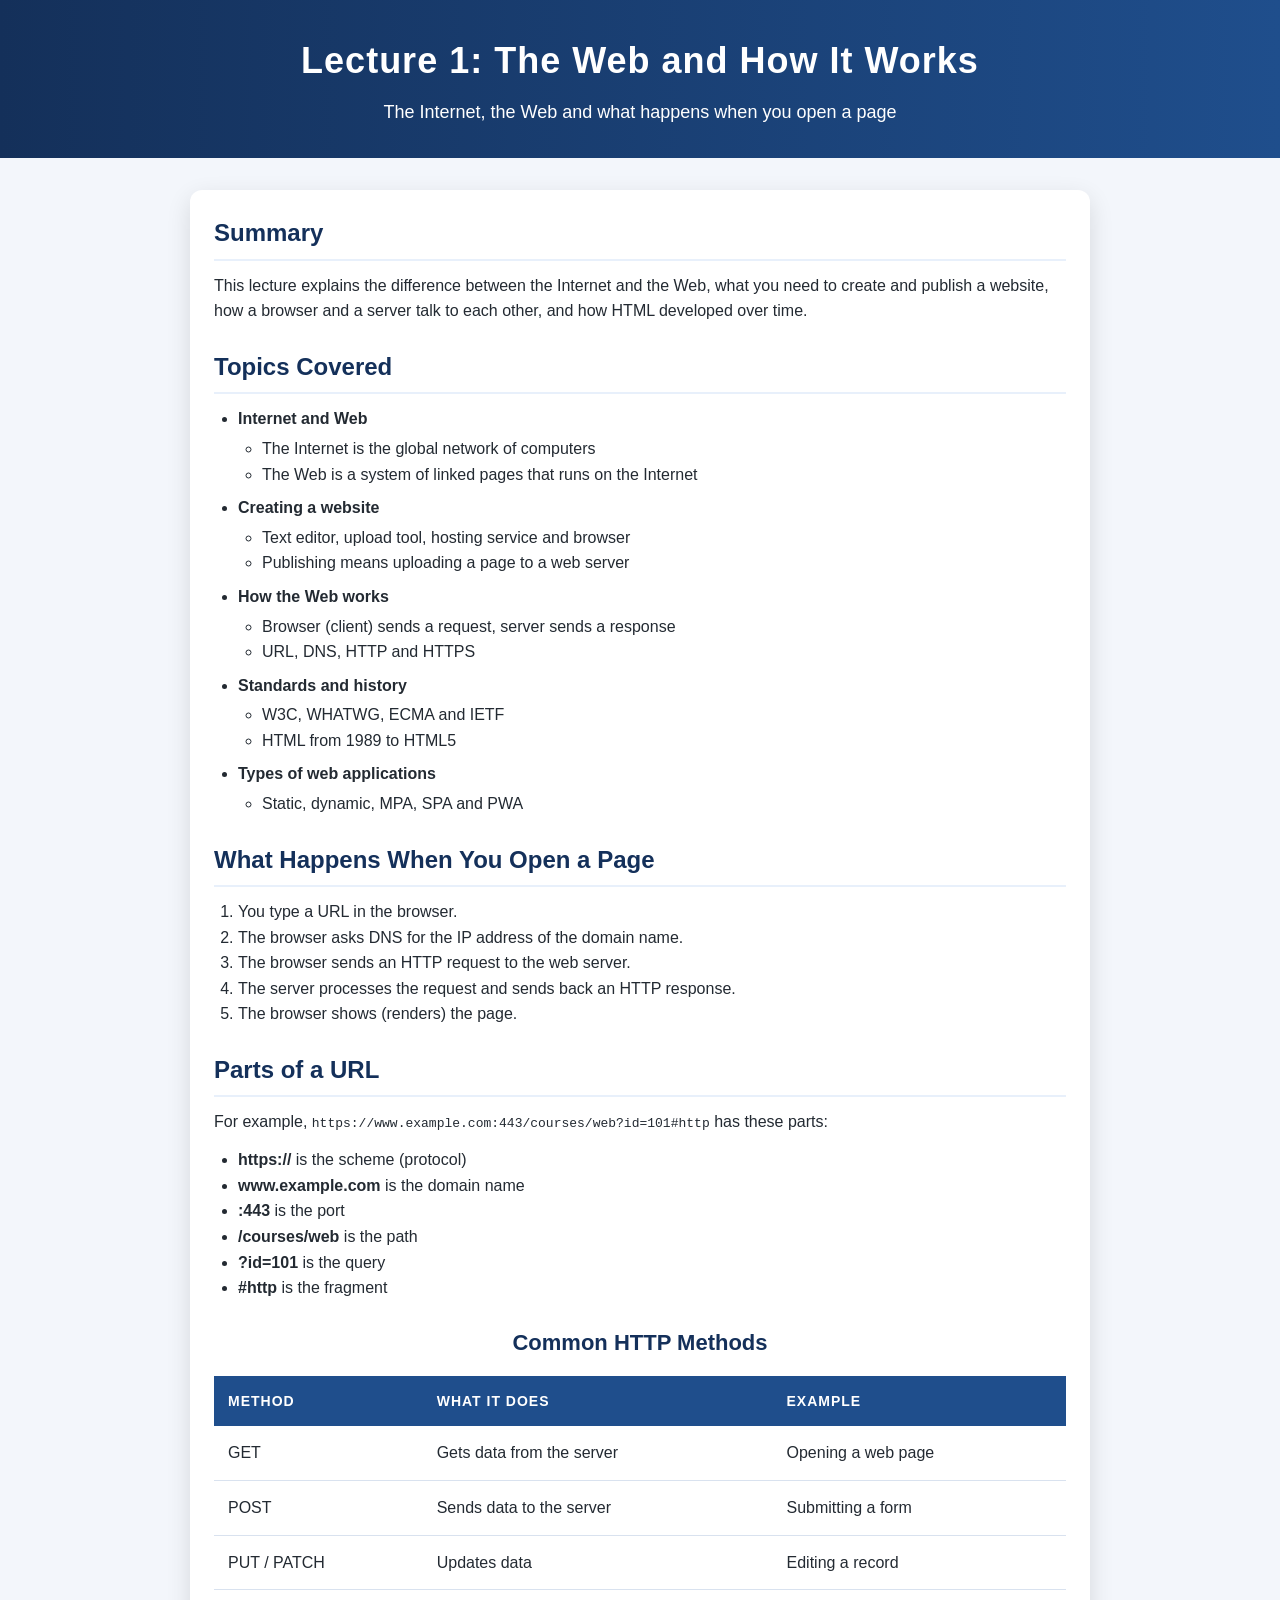
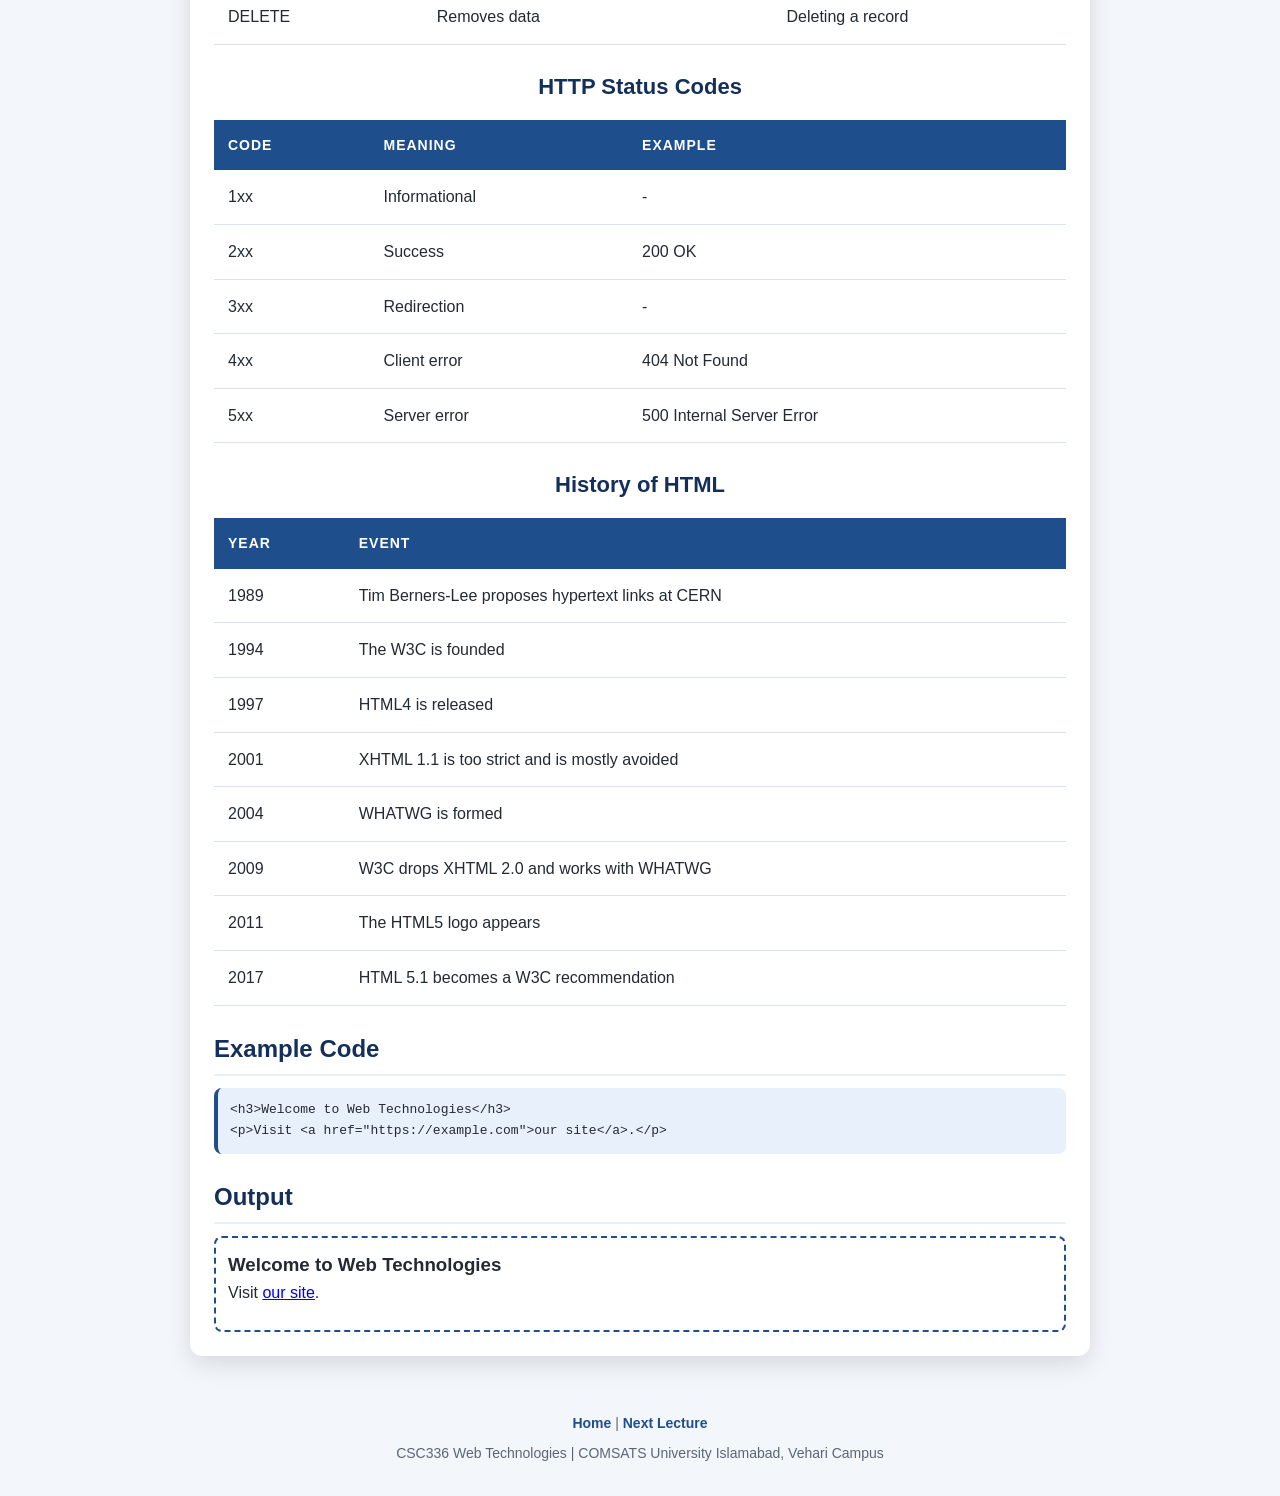
==== commit 13e04203: "Update web technologies content" ====
--- a/lectures/lecture-01.html
+++ b/lectures/lecture-01.html
@@ -3,502 +3,203 @@
 
 <head>
     <meta charset="UTF-8">
-    <meta name="viewport" content="width=device-width, initial-scale=1">
-    <title>Lecture 01: How the Web Works | Web Technologies</title>
-    <link rel="preconnect" href="https://fonts.googleapis.com">
-    <link rel="preconnect" href="https://fonts.gstatic.com" crossorigin>
-    <link href="https://fonts.googleapis.com/css2?family=Figtree:wght@400;500;600&family=Sora:wght@600;700&display=swap"
-        rel="stylesheet">
+    <meta name="viewport" content="width=device-width, initial-scale=1.0">
+    <title>Lecture 1 | Web Technologies</title>
     <link rel="stylesheet" href="../style.css">
 </head>
 
-<body id="top">
-
-    <header class="nav">
-        <div class="wrap">
-            <a class="brand" href="../index.html">
-                <span class="brand-mark">WT</span>
-                <span class="brand-text">Web Technologies</span>
-            </a>
-            <nav aria-label="Main">
-                <ul>
-                    <li><a href="../index.html">Home</a></li>
-                    <li><a href="../index.html#lectures">Lectures</a></li>
-                    <li><a href="#practice">Practice</a></li>
-                    <li><a href="#video">Resources</a></li>
-                </ul>
-            </nav>
+<body>
+
+    <header>
+        <h1>Lecture 1: The Web and How It Works</h1>
+        <p>The Internet, the Web and what happens when you open a page</p>
+    </header>
+
+    <main>
+        <h2>Summary</h2>
+        <p>This lecture explains the difference between the Internet and the Web, what you need to create and publish a
+            website, how a browser and a server talk to each other, and how HTML developed over time.</p>
+
+        <h2>Topics Covered</h2>
+        <ul>
+            <li><strong>Internet and Web</strong>
+                <ul>
+                    <li>The Internet is the global network of computers</li>
+                    <li>The Web is a system of linked pages that runs on the Internet</li>
+                </ul>
+            </li>
+            <li><strong>Creating a website</strong>
+                <ul>
+                    <li>Text editor, upload tool, hosting service and browser</li>
+                    <li>Publishing means uploading a page to a web server</li>
+                </ul>
+            </li>
+            <li><strong>How the Web works</strong>
+                <ul>
+                    <li>Browser (client) sends a request, server sends a response</li>
+                    <li>URL, DNS, HTTP and HTTPS</li>
+                </ul>
+            </li>
+            <li><strong>Standards and history</strong>
+                <ul>
+                    <li>W3C, WHATWG, ECMA and IETF</li>
+                    <li>HTML from 1989 to HTML5</li>
+                </ul>
+            </li>
+            <li><strong>Types of web applications</strong>
+                <ul>
+                    <li>Static, dynamic, MPA, SPA and PWA</li>
+                </ul>
+            </li>
+        </ul>
+
+        <h2>What Happens When You Open a Page</h2>
+        <ol>
+            <li>You type a URL in the browser.</li>
+            <li>The browser asks DNS for the IP address of the domain name.</li>
+            <li>The browser sends an HTTP request to the web server.</li>
+            <li>The server processes the request and sends back an HTTP response.</li>
+            <li>The browser shows (renders) the page.</li>
+        </ol>
+        <h2>Parts of a URL</h2>
+        <p>For example, <code>https://www.example.com:443/courses/web?id=101#http</code> has these parts:</p>
+        <ul>
+            <li><strong>https://</strong> is the scheme (protocol)</li>
+            <li><strong>www.example.com</strong> is the domain name</li>
+            <li><strong>:443</strong> is the port</li>
+            <li><strong>/courses/web</strong> is the path</li>
+            <li><strong>?id=101</strong> is the query</li>
+            <li><strong>#http</strong> is the fragment</li>
+        </ul>
+        <table>
+            <caption>Common HTTP Methods</caption>
+            <thead>
+                <tr>
+                    <th>Method</th>
+                    <th>What it does</th>
+                    <th>Example</th>
+                </tr>
+            </thead>
+            <tbody>
+                <tr>
+                    <td>GET</td>
+                    <td>Gets data from the server</td>
+                    <td>Opening a web page</td>
+                </tr>
+                <tr>
+                    <td>POST</td>
+                    <td>Sends data to the server</td>
+                    <td>Submitting a form</td>
+                </tr>
+                <tr>
+                    <td>PUT / PATCH</td>
+                    <td>Updates data</td>
+                    <td>Editing a record</td>
+                </tr>
+                <tr>
+                    <td>DELETE</td>
+                    <td>Removes data</td>
+                    <td>Deleting a record</td>
+                </tr>
+            </tbody>
+        </table>
+        <table>
+            <caption>HTTP Status Codes</caption>
+            <thead>
+                <tr>
+                    <th>Code</th>
+                    <th>Meaning</th>
+                    <th>Example</th>
+                </tr>
+            </thead>
+            <tbody>
+                <tr>
+                    <td>1xx</td>
+                    <td>Informational</td>
+                    <td>-</td>
+                </tr>
+                <tr>
+                    <td>2xx</td>
+                    <td>Success</td>
+                    <td>200 OK</td>
+                </tr>
+                <tr>
+                    <td>3xx</td>
+                    <td>Redirection</td>
+                    <td>-</td>
+                </tr>
+                <tr>
+                    <td>4xx</td>
+                    <td>Client error</td>
+                    <td>404 Not Found</td>
+                </tr>
+                <tr>
+                    <td>5xx</td>
+                    <td>Server error</td>
+                    <td>500 Internal Server Error</td>
+                </tr>
+            </tbody>
+        </table>
+        <table>
+            <caption>History of HTML</caption>
+            <thead>
+                <tr>
+                    <th>Year</th>
+                    <th>Event</th>
+                </tr>
+            </thead>
+            <tbody>
+                <tr>
+                    <td>1989</td>
+                    <td>Tim Berners-Lee proposes hypertext links at CERN</td>
+                </tr>
+                <tr>
+                    <td>1994</td>
+                    <td>The W3C is founded</td>
+                </tr>
+                <tr>
+                    <td>1997</td>
+                    <td>HTML4 is released</td>
+                </tr>
+                <tr>
+                    <td>2001</td>
+                    <td>XHTML 1.1 is too strict and is mostly avoided</td>
+                </tr>
+                <tr>
+                    <td>2004</td>
+                    <td>WHATWG is formed</td>
+                </tr>
+                <tr>
+                    <td>2009</td>
+                    <td>W3C drops XHTML 2.0 and works with WHATWG</td>
+                </tr>
+                <tr>
+                    <td>2011</td>
+                    <td>The HTML5 logo appears</td>
+                </tr>
+                <tr>
+                    <td>2017</td>
+                    <td>HTML 5.1 becomes a W3C recommendation</td>
+                </tr>
+            </tbody>
+        </table>
+
+        <h2>Example Code</h2>
+        <pre><code>&lt;h3&gt;Welcome to Web Technologies&lt;/h3&gt;
+&lt;p&gt;Visit &lt;a href=&quot;https://example.com&quot;&gt;our site&lt;/a&gt;.&lt;/p&gt;</code></pre>
+
+        <h2>Output</h2>
+        <div class="output">
+            <h3>Welcome to Web Technologies</h3>
+            <p>Visit <a href="https://example.com">our site</a>.</p>
         </div>
-    </header>
-
-    <div class="lecture-head">
-        <div class="wrap">
-            <p class="crumbs"><a href="../index.html">Home</a> / <a href="../index.html#lectures">Lectures</a> / Lecture
-                01</p>
-            <h1>How the Web Works</h1>
-            <p>From the Internet and the Web, to what happens when you open a page, to how HTML became the standard we
-                use today.</p>
-            <div class="counter">
-                <span>Lecture 01</span>
-            </div>
-        </div>
-    </div>
-
-    <div class="wrap lecture-layout">
-
-        <aside class="toc" aria-label="On this page">
-            <h2>On this page</h2>
-            <ol>
-                <li><a href="#learn">What you will learn</a></li>
-                <li><a href="#content">Lecture content</a></li>
-                <li><a href="#example">Worked example</a></li>
-                <li><a href="#try">Try it yourself</a></li>
-                <li><a href="#practice">Practice</a></li>
-                <li><a href="#video">Video</a></li>
-                <li><a href="#check">Quick check</a></li>
-                <li><a href="#tips">Tips and mistakes</a></li>
-            </ol>
-        </aside>
-
-        <main class="lecture-body">
-
-            <section id="learn">
-                <h2>What you will learn</h2>
-                <ul class="learn-list">
-                    <li>The difference between the Internet and the Web.</li>
-                    <li>What a web platform is and what it is made of.</li>
-                    <li>What you need to create, publish and view a website.</li>
-                    <li>How a browser and a server talk: request and response.</li>
-                    <li>Key vocabulary: URL, URI, DNS, HTTP, HTTPS, methods, status codes and headers.</li>
-                    <li>Who sets web standards, and how HTML developed.</li>
-                    <li>The main types of web applications: static, dynamic, MPA, SPA and PWA.</li>
-                </ul>
-            </section>
-
-            <section id="content">
-                <h2>Lecture content</h2>
-
-                <h3>Internet vs. Web</h3>
-                <div class="cards">
-                    <div class="card">
-                        <h3>The Internet</h3>
-                        <p>A global network of billions of connected computers. It carries data between devices and
-                            networks.</p>
-                    </div>
-                    <div class="card">
-                        <h3>The World Wide Web</h3>
-                        <p>A system of linked documents (web pages) and applications that runs on top of the Internet.
-                        </p>
-                    </div>
-                </div>
-                <p class="sub">Think of the Internet as the roads and the Web as the services and content travelling on
-                    them.</p>
-
-                <h3>Web platforms</h3>
-                <p>A web platform is a digital environment that lets people use, build and deploy web-based applications
-                    and services. Examples include social media (Facebook, Instagram), e-commerce (Shopify,
-                    WooCommerce), content management systems (WordPress, Drupal) and cloud platforms (AWS, Google Cloud,
-                    Azure).</p>
-                <div class="cards">
-                    <div class="card">
-                        <h3>Infrastructure</h3>
-                        <p>Servers, databases and network resources.</p>
-                    </div>
-                    <div class="card">
-                        <h3>Development tools</h3>
-                        <p>HTML, CSS, JavaScript, libraries and frameworks.</p>
-                    </div>
-                    <div class="card">
-                        <h3>Content management</h3>
-                        <p>Tools to organize and deliver content.</p>
-                    </div>
-                    <div class="card">
-                        <h3>User interface</h3>
-                        <p>Pages, forms and menus users touch.</p>
-                    </div>
-                    <div class="card">
-                        <h3>APIs</h3>
-                        <p>Let different software systems talk to each other.</p>
-                    </div>
-                    <div class="card">
-                        <h3>Security</h3>
-                        <p>Authentication, encryption and access control.</p>
-                    </div>
-                </div>
-                <div class="tip pro"><b>Memory trick</b>
-                    <p>The first letters spell a sentence: <em>Intelligent Developers Create User Applications
-                            Securely</em>.</p>
-                </div>
-
-                <h3>Creating a website</h3>
-                <p>A website is a group of related pages, usually stored on one web server. A web server is a computer
-                    that lets users reach those pages. To make a website you need four things:</p>
-                <div class="cards">
-                    <div class="card">
-                        <h3>A text editor</h3>
-                        <p>To write the code. A plain editor stores exactly what you type. Authoring tools add
-                            suggestions (IntelliSense) and WYSIWYG, which shows the result while you edit. An IDE does
-                            this and also supports other kinds of software.</p>
-                    </div>
-                    <div class="card">
-                        <h3>An upload tool</h3>
-                        <p>Publishing means uploading your page to a web server so other people can reach it. Some IDEs
-                            upload for you. Others need a separate tool such as WinSCP.</p>
-                    </div>
-                    <div class="card">
-                        <h3>A hosting service</h3>
-                        <p>Uploaded files need a web server with hosting in place before they can be served as web
-                            pages.</p>
-                    </div>
-                    <div class="card">
-                        <h3>A browser</h3>
-                        <p>Software that retrieves and shows web pages: Chrome, Edge, Firefox, Safari, Opera.</p>
-                    </div>
-                </div>
-                <p>A file such as <code>index.html</code> on your own computer is only local. Other people can reach it
-                    only after it is uploaded to a server that serves it.</p>
-
-                <h3>Client and server: request and response</h3>
-                <p>When you open a website, the browser (client) sends an HTTP request. The web server processes it and
-                    sends back an HTTP response. The browser then renders the page.</p>
-
-                <h3>URL and URI</h3>
-                <p>A URL is the address of a resource. A URI is the broader idea of identifying a resource. Every URL is
-                    a URI, but not every URI is a URL.</p>
-
-                <h3>DNS</h3>
-                <p>You type <code>google.com</code>, but computers communicate with IP addresses. The Domain Name System
-                    (DNS) turns a name into an IP address, like a phone contacts list.</p>
-
-                <h3>HTTP and HTTPS</h3>
-                <p>HTTP is the protocol clients and servers use to communicate. HTTPS is HTTP over a TLS-protected
-                    connection, which adds encryption and server authentication.</p>
-                <div class="table-wrap scroll">
-                    <table class="compare">
-                        <thead>
-                            <tr>
-                                <th scope="col">Method</th>
-                                <th scope="col">What it does</th>
-                                <th scope="col">Everyday example</th>
-                            </tr>
-                        </thead>
-                        <tbody>
-                            <tr>
-                                <td>GET</td>
-                                <td>Retrieves data from the server</td>
-                                <td>Opening a web page</td>
-                            </tr>
-                            <tr>
-                                <td>POST</td>
-                                <td>Sends data to be processed</td>
-                                <td>Submitting a form</td>
-                            </tr>
-                            <tr>
-                                <td>PUT / PATCH</td>
-                                <td>Updates existing data</td>
-                                <td>Editing a saved record</td>
-                            </tr>
-                            <tr>
-                                <td>DELETE</td>
-                                <td>Removes data</td>
-                                <td>Deleting a record</td>
-                            </tr>
-                        </tbody>
-                    </table>
-                </div>
-                <div class="table-wrap scroll">
-                    <table class="compare">
-                        <thead>
-                            <tr>
-                                <th scope="col">Status code</th>
-                                <th scope="col">Meaning</th>
-                                <th scope="col">Example</th>
-                            </tr>
-                        </thead>
-                        <tbody>
-                            <tr>
-                                <td>1xx</td>
-                                <td>Informational</td>
-                                <td></td>
-                            </tr>
-                            <tr>
-                                <td>2xx</td>
-                                <td>Success</td>
-                                <td>200 OK</td>
-                            </tr>
-                            <tr>
-                                <td>3xx</td>
-                                <td>Redirection</td>
-                                <td></td>
-                            </tr>
-                            <tr>
-                                <td>4xx</td>
-                                <td>Client error</td>
-                                <td>404 Not Found</td>
-                            </tr>
-                            <tr>
-                                <td>5xx</td>
-                                <td>Server error</td>
-                                <td>500 Internal Server Error</td>
-                            </tr>
-                        </tbody>
-                    </table>
-                </div>
-                <p>HTTP messages also carry <strong>headers</strong>, extra information about the request or response.
-                    For example, <code>Content-Type</code> says what kind of data is being sent, and
-                    <code>Authorization</code> carries credentials for protected resources.</p>
-
-                <h3>Web standards</h3>
-                <p>Standards keep browsers and tools consistent so a page works the same way everywhere.</p>
-                <div class="cards">
-                    <div class="card">
-                        <h3>W3C</h3>
-                        <p>World Wide Web Consortium</p>
-                    </div>
-                    <div class="card">
-                        <h3>WHATWG</h3>
-                        <p>Web Hypertext Application Technology Working Group</p>
-                    </div>
-                    <div class="card">
-                        <h3>ECMA</h3>
-                        <p>Standardizes JavaScript (ECMAScript)</p>
-                    </div>
-                    <div class="card">
-                        <h3>IETF</h3>
-                        <p>Internet Engineering Task Force</p>
-                    </div>
-                </div>
-
-                <h3>History of HTML</h3>
-                <ol class="timeline">
-                    <li><b>1989</b>Tim Berners-Lee at CERN proposes hypertext links between research papers.</li>
-                    <li><b>1989-1991</b>He designs HTML, the ideas behind the Web including HTTP, and a prototype
-                        browser.</li>
-                    <li><b>1993</b>The first formal HTML proposal goes to the IETF.</li>
-                    <li><b>1994</b>Berners-Lee founds the W3C, which takes over HTML.</li>
-                    <li><b>1997-2000</b>HTML4 arrives in 1997. HTML 4.01 in 2000 is the last HTML4 revision.</li>
-                    <li><b>2001</b>XHTML 1.1 is too strict: a single error should stop the page from showing. Browsers
-                        and developers largely avoid it.</li>
-                    <li><b>2004</b>Some members leave the W3C and form WHATWG. They want backward compatibility and
-                        start Web Apps 1.0.</li>
-                    <li><b>2009</b>The W3C drops XHTML 2.0 and works with WHATWG. Web Apps 1.0 becomes the basis of
-                        HTML5.</li>
-                    <li><b>2011-2017</b>The HTML5 logo appears in 2011. HTML 5.1 becomes a W3C recommendation in 2017
-                        and HTML 5.2 follows as a working draft.</li>
-                </ol>
-                <p>XHTML added strict rules: quote attribute values, use <code>/</code> for void elements, and close
-                    container elements. Browser makers had added features beyond the standard to win market share, which
-                    made code harder to write and maintain. HTML5 brought useful features into one shared standard.</p>
-                <p>The W3C publishes stable, numbered versions. WHATWG keeps a living standard that updates
-                    continuously. They are separate organizations with closely aligned standards.</p>
-
-                <h3>Types of web applications</h3>
-                <div class="cards">
-                    <div class="card">
-                        <h3>Static</h3>
-                        <p>Prebuilt files served as they are. Example: portfolio or brochure site.</p>
-                    </div>
-                    <div class="card">
-                        <h3>Dynamic</h3>
-                        <p>Content generated from data. Example: online store or portal.</p>
-                    </div>
-                    <div class="card">
-                        <h3>MPA</h3>
-                        <p>Multi-Page Application. Moving between sections loads another page. Example: traditional
-                            university portal.</p>
-                    </div>
-                    <div class="card">
-                        <h3>SPA</h3>
-                        <p>Single-Page Application. One main page whose views change dynamically. Example: Gmail-like
-                            apps.</p>
-                    </div>
-                    <div class="card">
-                        <h3>PWA</h3>
-                        <p>Progressive Web Application. A web app with app-like abilities, such as being installable.
-                        </p>
-                    </div>
-                </div>
-                <p>Picture a university website growing: a fixed brochure (static), then a portal showing your courses
-                    and marks (dynamic), then separate pages for courses and marks (MPA), then one page that changes its
-                    view (SPA), and finally something you can install like an app (PWA).</p>
-            </section>
-
-            <section id="example">
-                <h2>Worked example: reading a URL</h2>
-                <p>An address is a map. Each part tells the browser something different.</p>
-                <pre
-                    class="example"><span class="t">https://</span><span class="a">www.</span><span class="s">example.com</span><span class="t">:443</span><span class="a">/courses/web</span><span class="s">?id=101</span><span class="t">#http</span></pre>
-                <ul class="chips">
-                    <li><b>scheme</b> https://</li>
-                    <li><b>subdomain</b> www</li>
-                    <li><b>domain</b> example.com</li>
-                    <li><b>port</b> :443</li>
-                    <li><b>path</b> /courses/web</li>
-                    <li><b>query</b> ?id=101</li>
-                    <li><b>fragment</b> #http</li>
-                </ul>
-                <p>Now follow what happens when you type this address:</p>
-                <pre class="example"><span class="c">1.</span> Browser asks DNS for the IP address of example.com
-<span class="c">2.</span> Browser sends an HTTP request (GET /courses/web?id=101)
-<span class="c">3.</span> Web server processes the request
-<span class="c">4.</span> Server sends back an HTTP response (for example, 200 OK)
-<span class="c">5.</span> Browser renders the page</pre>
-            </section>
-
-            <section id="try">
-                <h2>Try it yourself</h2>
-                <p>Edit the code on the left and the result updates on the right. Press Reset to go back to the start.
-                </p>
-                <div class="try">
-                    <div class="try-pane">
-                        <div class="try-bar"><span>Edit the code</span><button type="button" data-reset>Reset</button>
-                        </div><textarea aria-label="Code editor" spellcheck="false">&lt;h1&gt;Hello, Web!&lt;/h1&gt;
-&lt;p&gt;Change this text and watch the result update.&lt;/p&gt;
-&lt;a href=&quot;https://example.com&quot;&gt;A link&lt;/a&gt;</textarea>
-                    </div>
-                    <div class="try-pane">
-                        <div class="try-bar"><span>Result</span></div><iframe title="Result" sandbox=""></iframe>
-                    </div>
-                </div>
-            </section>
-            <section id="practice">
-                <h2>Practice</h2>
-                <p>Try each challenge on paper first, then check the hint and the answer.</p>
-                <div class="grid-2">
-                    <article class="challenge">
-                        <h3>Challenge: split the URL</h3>
-                        <p class="task">Name each part of this address.</p>
-                        <code class="sample">https://shop.example.pk:8080/products/phones?brand=samsung#reviews</code>
-                        <details>
-                            <summary>Show hint</summary>
-                            <p>Look for <code>://</code>, <code>:</code>, <code>/</code>, <code>?</code> and
-                                <code>#</code>.</p>
-                        </details>
-                        <details class="answer">
-                            <summary>Show answer</summary>
-                            <ul class="chips">
-                                <li><b>scheme</b> https://</li>
-                                <li><b>subdomain</b> shop</li>
-                                <li><b>domain</b> example.pk</li>
-                                <li><b>port</b> :8080</li>
-                                <li><b>path</b> /products/phones</li>
-                                <li><b>query</b> ?brand=samsung</li>
-                                <li><b>fragment</b> #reviews</li>
-                            </ul>
-                        </details>
-                    </article>
-
-                    <article class="challenge">
-                        <h3>Challenge: choose the method</h3>
-                        <p class="task">Which HTTP method fits each action? (a) Opening a page. (b) Submitting a login
-                            form. (c) Deleting a saved record.</p>
-                        <details>
-                            <summary>Show hint</summary>
-                            <p>Ask yourself: am I only reading, sending new data, or removing something?</p>
-                        </details>
-                        <details class="answer">
-                            <summary>Show answer</summary>
-                            <p>(a) GET, (b) POST, (c) DELETE.</p>
-                        </details>
-                    </article>
-                </div>
-            </section>
-
-            <section id="video">
-                <h2>Watch and visualize</h2>
-                <div class="video-card">
-                    <a class="video-thumb"
-                        href="https://www.youtube.com/watch?v=aRUhd1Wd3Sw&amp;list=PLDzeHZWIZsTo0wSBcg4-NMIbC0L8evLrD&amp;index=2"
-                        target="_blank" rel="noopener" aria-label="Watch How the Internet Works on YouTube">
-                        <span class="play"></span>
-                    </a>
-                    <div class="video-info">
-                        <h3>How the Internet Works</h3>
-                        <p>See the request and response journey from this lecture in motion.</p>
-                        <a class="btn btn-primary"
-                            href="https://www.youtube.com/watch?v=aRUhd1Wd3Sw&amp;list=PLDzeHZWIZsTo0wSBcg4-NMIbC0L8evLrD&amp;index=2"
-                            target="_blank" rel="noopener">Watch on YouTube</a>
-                    </div>
-                </div>
-            </section>
-
-            <section id="check" class="quiz">
-                <h2>Quick check</h2>
-                <p>Answer in your head first, then open the answer.</p>
-                <details>
-                    <summary>1. What is the difference between the Internet and the Web?</summary>
-                    <p>The Internet is the global network infrastructure. The Web is a system of linked pages and
-                        applications that runs on top of it.</p>
-                </details>
-                <details>
-                    <summary>2. What is the relationship between a URL and a URI?</summary>
-                    <p>Every URL is a URI, but not every URI is a URL.</p>
-                </details>
-                <details>
-                    <summary>3. What does HTTPS add to HTTP?</summary>
-                    <p>A TLS-protected connection, which provides encryption and server authentication.</p>
-                </details>
-                <details>
-                    <summary>4. A server answers with status code 500. Who has the problem?</summary>
-                    <p>The server. 5xx codes are server errors, for example 500 Internal Server Error.</p>
-                </details>
-            </section>
-
-            <section id="tips">
-                <h2>Tips and common mistakes</h2>
-                <div class="tip">
-                    <b>Common mistake</b>
-                    <p>Treating the Internet and the Web as the same thing. The Web is only one service that uses the
-                        Internet.</p>
-                </div>
-                <div class="tip">
-                    <b>Common mistake</b>
-                    <p>Thinking a page is online because the file exists on your computer. It is only available to
-                        others after you publish it to a server.</p>
-                </div>
-                <div class="tip pro">
-                    <b>Pro tip</b>
-                    <p>Remember status codes by the first digit: 2 means success, 4 means the request was wrong, and 5
-                        means the server failed.</p>
-                </div>
-            </section>
-
-            <nav class="pager" aria-label="Lecture navigation">
-                <div class="prev"><a class="btn btn-light" href="../index.html">Home</a></div>
-                <div class="mid"><a href="../index.html#lectures">All lectures</a></div>
-                <div class="next"><a class="btn btn-primary" href="lecture-02.html">Next: Tiered Web Architecture</a>
-                </div>
-            </nav>
-
-        </main>
-    </div>
-
-    <footer class="footer">
-        <div class="wrap">
-            <div>
-                <h3>Web Technologies</h3>
-                <p>A student-built learning platform for CSC336, made with HTML and CSS only.</p>
-            </div>
-            <div>
-                <h3>Explore</h3>
-                <ul>
-                    <li><a href="../index.html#lectures">Lectures</a></li>
-                    <li><a href="../index.html#practice">Practice</a></li>
-                    <li><a href="../index.html#resources">Resources</a></li>
-                </ul>
-            </div>
-            <div>
-                <h3>Course</h3>
-                <ul>
-                    <li>COMSATS University Islamabad, Vehari Campus</li>
-                    <li>Instructor: Yasmeen Jana</li>
-                </ul>
-            </div>
-            <p class="copy">Designed and built by Amina Maqsood. Web Technologies (CSC336).</p>
-        </div>
+    </main>
+
+    <footer>
+        <p><a href="../index.html">Home</a> | <a href="lecture-02.html">Next Lecture</a></p>
+        <p>CSC336 Web Technologies | COMSATS University Islamabad, Vehari Campus</p>
     </footer>
 
-    <script src="../editor.js" defer></script>
 </body>
 
 </html>
--- a/style.css
+++ b/style.css
@@ -1,1226 +1,211 @@
-/* ==========================================================
-   Web Technologies — shared stylesheet (HTML + CSS only)
-   Used by index.html and every page in /lectures
-   ========================================================== */
-
+/* ===== 1. Variables (Lecture 8) ===== */
 :root {
-    --navy-900: #0a1230;
-    --navy-800: #101c4a;
-    --navy-700: #1a2a66;
-    --blue: #3b6bff;
-    --purple: #7c5cff;
-    --ink: #141b3a;
-    --muted: #5a6488;
-    --line: #e1e6f5;
-    --bg: #f5f7fd;
-    --white: #ffffff;
-    --ok: #1f9d6b;
-    --warn: #c2410c;
-
-    --font-head: "Sora", "Segoe UI", system-ui, sans-serif;
-    --font-body: "Figtree", "Segoe UI", system-ui, sans-serif;
-    --font-code: "JetBrains Mono", Consolas, "Courier New", monospace;
-
-    --shadow: 0 1px 2px rgba(16, 28, 74, .06), 0 8px 24px rgba(16, 28, 74, .06);
-}
-
-/* ---------- base ---------- */
-*,
-*::before,
-*::after {
+    --brand: #1f4e8c;
+    --brand-dark: #14305a;
+    --accent: #e8f0fb;
+    --bg: #f3f6fb;
+    --text: #232a32;
+    --radius: 12px;
+}
+
+/* ===== 2. Reset (Lecture 5 + 6) ===== */
+* {
     box-sizing: border-box;
-}
-
-html {
-    scroll-behavior: smooth;
-    scroll-padding-top: 5rem;
-}
-
-body {
-    margin: 0;
-    font-family: var(--font-body);
-    font-size: 1.05rem;
-    line-height: 1.65;
-    color: var(--ink);
-    background: var(--bg);
-}
-
-h1,
-h2,
-h3 {
-    font-family: var(--font-head);
-    line-height: 1.2;
-    margin: 0 0 .6em;
-    letter-spacing: -.01em;
-}
-
-h1 {
-    font-size: clamp(2rem, 4.6vw, 3.3rem);
-}
-
-h2 {
-    font-size: clamp(1.5rem, 3vw, 2rem);
-}
-
-h3 {
-    font-size: 1.15rem;
-}
-
-p {
-    margin: 0 0 1em;
-    max-width: 68ch;
-}
-
-a {
-    color: var(--blue);
-}
-
-code {
-    font-family: var(--font-code);
-    font-size: .92em;
-    background: #e9edfb;
-    padding: .1em .4em;
-    border-radius: 4px;
-}
-
-:focus-visible {
-    outline: 3px solid var(--purple);
-    outline-offset: 3px;
-    border-radius: 4px;
-}
-
-.wrap {
-    width: min(1120px, 92%);
-    margin-inline: auto;
-}
-
-section {
-    padding: 4.5rem 0;
-}
-
-.section-head {
-    margin-bottom: 2rem;
-}
-
-.section-head p {
-    color: var(--muted);
-}
-
-/* ---------- navigation ---------- */
-.nav {
-    position: sticky;
-    top: 0;
-    z-index: 10;
-    background: rgba(10, 18, 48, .96);
-    border-bottom: 1px solid rgba(255, 255, 255, .08);
-}
-
-.nav .wrap {
-    display: flex;
-    align-items: center;
-    justify-content: space-between;
-    gap: 1rem;
-    min-height: 4rem;
-}
-
-.brand {
-    display: flex;
-    align-items: center;
-    gap: .7rem;
-    color: var(--white);
-    text-decoration: none;
-    font-family: var(--font-head);
-    font-weight: 700;
-}
-
-.brand-mark {
-    display: grid;
-    place-items: center;
-    width: 2.2rem;
-    height: 2.2rem;
-    border-radius: 8px;
-    font-size: .85rem;
-    background: linear-gradient(135deg, var(--blue), var(--purple));
-}
-
-.nav ul {
-    display: flex;
-    gap: .3rem;
-    list-style: none;
     margin: 0;
     padding: 0;
 }
 
-.nav ul a {
-    display: block;
-    padding: .45rem .9rem;
-    border-radius: 8px;
-    color: #c9d3ff;
-    text-decoration: none;
-    font-weight: 500;
-    font-size: .96rem;
-    transition: background .2s, color .2s;
-}
-
-.nav ul a:hover,
-.nav ul a[aria-current="page"] {
-    background: rgba(255, 255, 255, .1);
-    color: var(--white);
-}
-
-/* ---------- buttons ---------- */
-.btn {
-    display: inline-block;
-    padding: .8rem 1.5rem;
-    border-radius: 8px;
-    font-weight: 600;
-    text-decoration: none;
-    border: 1px solid transparent;
-    transition: transform .2s, box-shadow .2s, background .2s;
-}
-
-.btn-primary {
-    background: linear-gradient(135deg, var(--blue), var(--purple));
-    color: var(--white);
-}
-
-.btn-primary:hover {
-    transform: translateY(-2px);
-    box-shadow: 0 10px 24px rgba(91, 92, 255, .35);
-}
-
-.btn-ghost {
-    border-color: rgba(255, 255, 255, .3);
-    color: var(--white);
-}
-
-.btn-ghost:hover {
-    background: rgba(255, 255, 255, .1);
-}
-
-.btn-light {
-    background: var(--white);
-    border-color: var(--line);
-    color: var(--navy-800);
-}
-
-.btn-light:hover {
-    border-color: var(--blue);
-}
-
-/* ---------- hero ---------- */
-.hero {
-    background: var(--navy-900);
-    color: var(--white);
-    padding: 5rem 0 4.5rem;
-}
-
-.hero .wrap {
-    display: grid;
-    grid-template-columns: 1.05fr 1fr;
-    gap: 3.5rem;
-    align-items: center;
-}
-
-.hero p {
-    color: #b8c3f0;
-    font-size: 1.12rem;
-}
-
-.hero-actions {
-    display: flex;
-    flex-wrap: wrap;
-    gap: .8rem;
-    margin-top: 1.8rem;
-}
-
-.loop {
-    display: flex;
-    flex-wrap: wrap;
-    gap: .5rem;
-    margin-top: 2rem;
-    padding: 0;
-    list-style: none;
-}
-
-.loop li {
-    padding: .3rem .8rem;
-    border: 1px solid rgba(255, 255, 255, .18);
-    border-radius: 999px;
-    font-size: .9rem;
-    color: #d6ddff;
-}
-
-/* hero visual: code window + live result */
-.code-window {
-    border-radius: 12px;
-    overflow: hidden;
-    box-shadow: 0 24px 60px rgba(0, 0, 0, .45);
-    border: 1px solid rgba(255, 255, 255, .1);
-}
-
-.code-bar {
-    display: flex;
-    gap: .4rem;
-    align-items: center;
-    padding: .65rem .9rem;
-    background: var(--navy-700);
-    font-size: .8rem;
-    color: #9fb0ff;
-    font-family: var(--font-code);
-}
-
-.code-bar i {
-    width: .65rem;
-    height: .65rem;
-    border-radius: 50%;
-    background: #3d4f94;
-}
-
-.code-bar span {
-    margin-left: .6rem;
-}
-
-.code-body {
-    margin: 0;
-    padding: 1.1rem 1.3rem;
-    background: var(--navy-800);
-    font-family: var(--font-code);
-    font-size: .88rem;
-    line-height: 1.8;
-    color: #dfe6ff;
-    overflow-x: auto;
-}
-
-.t {
-    color: #7fb0ff;
-}
-
-.a {
-    color: #b9a5ff;
-}
-
-.s {
-    color: #8be0b4;
-}
-
-.c {
-    color: #6f7fb8;
-}
-
-.code-result {
-    padding: 1.3rem;
-    background: var(--white);
-    color: var(--ink);
-    border-top: 3px solid var(--purple);
-}
-
-.code-result small {
-    display: block;
-    color: var(--muted);
-    margin-bottom: .4rem;
-    font-size: .8rem;
-}
-
-.code-result strong {
-    font-family: var(--font-head);
-    font-size: 1.25rem;
-    color: var(--navy-800);
-}
-
-.code-result .bar {
-    display: block;
-    height: 4px;
-    width: 5rem;
-    margin-top: .5rem;
-    border-radius: 4px;
-    background: linear-gradient(90deg, var(--blue), var(--purple));
-}
-
-/* ---------- student strip ---------- */
-.student {
-    margin-top: -2.2rem;
-    padding: 0;
-    position: relative;
-    z-index: 2;
-}
-
-.student dl {
-    display: grid;
-    grid-template-columns: repeat(4, 1fr);
-    gap: 0;
-    margin: 0;
-    background: var(--white);
-    border: 1px solid var(--line);
-    border-radius: 14px;
-    box-shadow: var(--shadow);
-}
-
-.student div {
-    padding: 1.2rem 1.4rem;
-    border-right: 1px solid var(--line);
-}
-
-.student div:last-child {
-    border-right: 0;
-}
-
-.student dt {
-    font-size: .85rem;
-    color: var(--muted);
-}
-
-.student dd {
-    margin: .15rem 0 0;
-    font-weight: 700;
-    color: var(--navy-800);
-    font-family: var(--font-head);
-    font-size: 1rem;
-    overflow-wrap: anywhere;
-}
-
-/* ---------- learning path ---------- */
-.path {
-    display: grid;
-    grid-template-columns: repeat(4, 1fr);
-    gap: 2.4rem 1.4rem;
-    list-style: none;
-    padding: 0;
-    margin: 0;
-}
-
-.path li {
-    position: relative;
-    border-top: 3px solid var(--line);
-    padding-top: 1.4rem;
-}
-
-.path li::before {
-    content: "";
-    position: absolute;
-    top: -9px;
-    left: 0;
-    width: 15px;
-    height: 15px;
-    border-radius: 50%;
-    background: var(--white);
-    border: 3px solid var(--blue);
-}
-
-.path li:nth-child(even)::before {
-    border-color: var(--purple);
-}
-
-.path a {
-    display: block;
-    text-decoration: none;
-    color: inherit;
-    padding: 1rem 1.1rem;
-    background: var(--white);
-    border: 1px solid var(--line);
-    border-radius: 12px;
-    transition: border-color .2s, transform .2s;
-}
-
-.path a:hover {
-    border-color: var(--blue);
-    transform: translateY(-3px);
-}
-
-.path .num {
-    font-family: var(--font-code);
-    font-size: .85rem;
-    color: var(--purple);
-}
-
-.path strong {
-    display: block;
-    font-family: var(--font-head);
-    font-size: 1rem;
-    margin-top: .15rem;
-    color: var(--navy-800);
-}
-
-/* ---------- lecture table ---------- */
-.table-wrap {
-    background: var(--white);
-    border: 1px solid var(--line);
-    border-radius: 14px;
-    box-shadow: var(--shadow);
-    overflow: hidden;
-}
-
+/* ===== 3. Page ===== */
+body {
+    font-family: Arial, sans-serif;
+    background-color: var(--bg);
+    color: var(--text);
+    line-height: 1.6;
+}
+
+/* ===== 4. Header ===== */
+header {
+    background: linear-gradient(90deg, var(--brand-dark), var(--brand));
+    color: white;
+    text-align: center;
+    padding: 32px 16px;
+}
+
+header h1 {
+    font-size: 36px;
+    letter-spacing: 1px;
+}
+
+header p {
+    margin-top: 8px;
+    font-size: 18px;
+}
+
+/* ===== 5. Main card ===== */
+main {
+    max-width: 900px;
+    margin: 32px auto;
+    padding: 24px;
+    background-color: white;
+    border-radius: var(--radius);
+    box-shadow: 0 8px 24px rgba(0, 0, 0, .12);
+}
+
+/* ===== 6. Table ===== */
 table {
     width: 100%;
     border-collapse: collapse;
 }
 
-thead th {
+caption {
+    font-size: 22px;
+    font-weight: bold;
+    color: var(--brand-dark);
+    padding-bottom: 16px;
+}
+
+th {
+    background-color: var(--brand);
+    color: white;
+    padding: 14px;
     text-align: left;
-    padding: 1rem 1.4rem;
-    background: var(--navy-900);
-    color: #c9d3ff;
-    font-weight: 600;
-    font-size: .92rem;
-}
-
-tbody td {
-    padding: 1rem 1.4rem;
-    border-top: 1px solid var(--line);
+    text-transform: uppercase;
+    letter-spacing: 1px;
+    font-size: 14px;
+}
+
+td {
+    padding: 14px;
+    border-bottom: 1px solid #d9e2ef;
+}
+
+/* Topic cells (the ones with rowspan) */
+td[rowspan] {
+    background-color: var(--accent);
+    color: var(--brand-dark);
+    font-weight: bold;
+    border-right: 3px solid var(--brand);
 }
 
 tbody tr {
-    transition: background .2s;
+    transition: background-color .2s ease;
 }
 
 tbody tr:hover {
-    background: #f0f3ff;
-}
-
-td.no {
-    width: 5.5rem;
-    font-family: var(--font-code);
-    color: var(--purple);
-    font-weight: 700;
-}
-
-td.title {
-    font-weight: 600;
-    color: var(--navy-800);
-}
-
-td.open {
-    width: 9rem;
-    text-align: right;
-}
-
-td.open a {
+    background-color: #f0f6ff;
+}
+
+/* Footer row of the table */
+tfoot td {
+    background-color: var(--brand-dark);
+    color: white;
+    text-align: center;
+    font-weight: bold;
+    border-bottom: none;
+}
+
+/* ===== 7. Links ===== */
+td a {
     display: inline-block;
-    padding: .35rem .9rem;
-    border: 1px solid var(--line);
-    border-radius: 6px;
+    padding: 6px 16px;
+    border-radius: 999px;
+    background-color: var(--brand);
+    color: white;
     text-decoration: none;
-    font-weight: 600;
-    font-size: .92rem;
-}
-
-td.open a:hover {
-    background: var(--blue);
-    border-color: var(--blue);
-    color: var(--white);
-}
-
-/* ---------- practice cards ---------- */
-.grid-2 {
-    display: grid;
-    grid-template-columns: 1fr 1fr;
-    gap: 1.5rem;
-}
-
-.challenge {
-    background: var(--white);
-    border: 1px solid var(--line);
-    border-left: 4px solid var(--purple);
-    border-radius: 12px;
-    padding: 1.6rem;
-    box-shadow: var(--shadow);
-}
-
-.challenge h3 {
-    margin-bottom: .3rem;
-}
-
-.task {
-    color: var(--muted);
-}
-
-.sample {
-    display: block;
-    margin: .8rem 0 1rem;
-    padding: .8rem 1rem;
-    background: var(--navy-800);
-    color: #dfe6ff;
+    font-weight: bold;
+    transition: transform .2s ease, background-color .2s ease;
+}
+
+td a:hover {
+    background-color: var(--brand-dark);
+    transform: translateY(-2px);
+}
+
+/* ===== 8. Page footer ===== */
+footer {
+    text-align: center;
+    padding: 24px 16px;
+    color: #5b6675;
+    font-size: 14px;
+}
+
+/* ===== 9. Mobile (Lecture 8) ===== */
+@media (max-width: 600px) {
+    header h1 {
+        font-size: 26px;
+    }
+
+    main {
+        margin: 16px;
+        padding: 12px;
+        overflow-x: auto;
+    }
+
+    th,
+    td {
+        padding: 8px;
+        font-size: 14px;
+    }
+}
+
+/* ===== 10. Lecture pages (add at the END of style.css) ===== */
+main h2 {
+    color: var(--brand-dark);
+    border-bottom: 2px solid var(--accent);
+    padding-bottom: 6px;
+    margin: 24px 0 12px;
+}
+
+main h2:first-child {
+    margin-top: 0;
+}
+
+main p {
+    margin-bottom: 12px;
+}
+
+main ul,
+main ol {
+    margin: 0 0 12px 24px;
+}
+
+main ul ul {
+    margin-top: 4px;
+    margin-bottom: 8px;
+}
+
+main table {
+    margin-top: 24px;
+}
+
+pre {
+    background-color: var(--accent);
+    border-left: 4px solid var(--brand);
     border-radius: 8px;
-    font-family: var(--font-code);
-    font-size: .88rem;
-    overflow-x: auto;
-    white-space: nowrap;
-}
-
-details {
-    border: 1px solid var(--line);
+    padding: 12px;
+    overflow: auto;
+}
+
+code {
+    font-family: monospace;
+}
+
+.output {
+    border: 2px dashed var(--brand);
     border-radius: 8px;
-    background: #fafbff;
-    margin-top: .6rem;
-}
-
-summary {
-    cursor: pointer;
-    padding: .65rem 1rem;
-    font-weight: 600;
-    color: var(--navy-800);
-    list-style: none;
-}
-
-summary::-webkit-details-marker {
-    display: none;
-}
-
-summary::before {
-    content: "+";
-    display: inline-block;
-    width: 1.2rem;
-    color: var(--purple);
-    font-weight: 700;
-}
-
-details[open]>summary::before {
-    content: "\2212";
-}
-
-details[open]>summary {
-    border-bottom: 1px solid var(--line);
-}
-
-details> :not(summary) {
-    margin: 0;
-    padding: .8rem 1rem;
-}
-
-details.answer {
-    border-color: #bfe8d6;
-    background: #f3fbf7;
-}
-
-details.answer summary::before {
-    color: var(--ok);
-}
-
-.chips {
-    display: flex;
-    flex-wrap: wrap;
-    gap: .4rem;
-    padding: 0;
-    list-style: none;
-}
-
-.chips li {
-    padding: .15rem .6rem;
-    background: #e9edfb;
-    border-radius: 4px;
-    font-size: .88rem;
-}
-
-.chips b {
-    color: var(--purple);
-    font-family: var(--font-code);
-    font-weight: 600;
-}
-
-/* ---------- video / resources ---------- */
-.video-card {
-    display: grid;
-    grid-template-columns: 1.1fr 1fr;
-    background: var(--navy-900);
-    color: var(--white);
-    border-radius: 14px;
-    overflow: hidden;
-    box-shadow: var(--shadow);
-}
-
-.video-thumb {
-    position: relative;
-    display: grid;
-    place-items: center;
-    min-height: 15rem;
-    background: linear-gradient(135deg, var(--navy-700), var(--navy-900));
+    padding: 12px;
+}
+
+footer p {
+    margin-bottom: 8px;
+}
+
+footer a {
+    color: var(--brand);
+    font-weight: bold;
     text-decoration: none;
 }
 
-.video-thumb::after {
-    content: "";
-    position: absolute;
-    inset: 0;
-    background: repeating-linear-gradient(0deg, rgba(255, 255, 255, .03) 0 1px, transparent 1px 28px);
-}
-
-.play {
-    position: relative;
-    z-index: 1;
-    width: 4.2rem;
-    height: 4.2rem;
-    border-radius: 50%;
-    background: linear-gradient(135deg, var(--blue), var(--purple));
-    display: grid;
-    place-items: center;
-    transition: transform .2s;
-}
-
-.play::before {
-    content: "";
-    margin-left: .3rem;
-    border-left: 1.1rem solid var(--white);
-    border-top: .7rem solid transparent;
-    border-bottom: .7rem solid transparent;
-}
-
-.video-thumb:hover .play {
-    transform: scale(1.08);
-}
-
-.video-info {
-    padding: 2rem;
-    align-self: center;
-}
-
-.video-info p {
-    color: #b8c3f0;
-}
-
-.link-cards {
-    display: grid;
-    grid-template-columns: repeat(3, 1fr);
-    gap: 1.2rem;
-    margin-top: 1.5rem;
-}
-
-.link-card {
-    display: block;
-    padding: 1.2rem 1.3rem;
-    background: var(--white);
-    border: 1px solid var(--line);
-    border-radius: 12px;
-    text-decoration: none;
-    color: inherit;
-    transition: border-color .2s, transform .2s;
-}
-
-.link-card:hover {
-    border-color: var(--blue);
-    transform: translateY(-3px);
-}
-
-.link-card strong {
-    display: block;
-    font-family: var(--font-head);
-    color: var(--navy-800);
-}
-
-.link-card span {
-    color: var(--muted);
-    font-size: .94rem;
-}
-
-/* ---------- footer ---------- */
-.footer {
-    background: var(--navy-900);
-    color: #b8c3f0;
-    padding: 3rem 0 2rem;
-}
-
-.footer .wrap {
-    display: grid;
-    grid-template-columns: 1.4fr 1fr 1fr;
-    gap: 2rem;
-}
-
-.footer h3 {
-    color: var(--white);
-    font-size: 1rem;
-}
-
-.footer ul {
-    list-style: none;
-    margin: 0;
-    padding: 0;
-}
-
-.footer a {
-    color: #b8c3f0;
-    text-decoration: none;
-}
-
-.footer a:hover {
-    color: var(--white);
-}
-
-.footer .copy {
-    grid-column: 1 / -1;
-    padding-top: 1.5rem;
-    border-top: 1px solid rgba(255, 255, 255, .1);
-    font-size: .9rem;
-}
-
-/* ==========================================================
-   LECTURE PAGE COMPONENTS (reuse these in lecture-01..08)
-   ========================================================== */
-.lecture-head {
-    background: var(--navy-900);
-    color: var(--white);
-    padding: 3rem 0 2.6rem;
-}
-
-.lecture-head p {
-    color: #b8c3f0;
-}
-
-.crumbs {
-    font-size: .9rem;
-    margin-bottom: 1.2rem;
-    color: #9fb0ff;
-}
-
-.crumbs a {
-    color: #c9d3ff;
-}
-
-.counter {
-    display: flex;
-    align-items: center;
-    gap: 1rem;
-    margin-top: 1.4rem;
-    font-family: var(--font-code);
-    font-size: .9rem;
-    color: #c9d3ff;
-}
-
-.counter .track {
-    flex: 0 1 16rem;
-    height: 6px;
-    border-radius: 6px;
-    background: rgba(255, 255, 255, .15);
-    overflow: hidden;
-}
-
-.counter .track i {
-    display: block;
-    height: 100%;
-    width: var(--p, 12.5%);
-    background: linear-gradient(90deg, var(--blue), var(--purple));
-}
-
-.lecture-layout {
-    display: grid;
-    grid-template-columns: 15rem 1fr;
-    gap: 3rem;
-    padding: 3rem 0 4rem;
-    align-items: start;
-}
-
-.toc {
-    position: sticky;
-    top: 5rem;
-    background: var(--white);
-    border: 1px solid var(--line);
-    border-radius: 12px;
-    padding: 1.1rem;
-}
-
-.toc h2 {
-    font-size: .95rem;
-    margin-bottom: .5rem;
-}
-
-.toc ol {
-    list-style: none;
-    margin: 0;
-    padding: 0;
-}
-
-.toc a {
-    display: block;
-    padding: .3rem .6rem;
-    border-radius: 6px;
-    text-decoration: none;
-    color: var(--muted);
-    font-size: .94rem;
-}
-
-.toc a:hover {
-    background: #eef1ff;
-    color: var(--navy-800);
-}
-
-.lecture-body>section {
-    padding: 0 0 2.8rem;
-}
-
-.lecture-body h2 {
-    padding-bottom: .5rem;
-    border-bottom: 2px solid var(--line);
-}
-
-.learn-list {
-    padding-left: 1.2rem;
-}
-
-.learn-list li {
-    margin-bottom: .4rem;
-}
-
-.cards {
-    display: grid;
-    grid-template-columns: repeat(auto-fit, minmax(15rem, 1fr));
-    gap: 1.1rem;
-    margin: 1.2rem 0;
-}
-
-.card {
-    background: var(--white);
-    border: 1px solid var(--line);
-    border-radius: 12px;
-    padding: 1.2rem 1.3rem;
-}
-
-.card h3 {
-    margin-bottom: .4rem;
-    color: var(--navy-800);
-}
-
-.card p {
-    margin: 0;
-    color: var(--muted);
-    font-size: .98rem;
-}
-
-.example {
-    background: var(--navy-800);
-    color: #dfe6ff;
-    border-radius: 12px;
-    padding: 1.2rem 1.4rem;
-    font-family: var(--font-code);
-    font-size: .9rem;
-    line-height: 1.8;
-    overflow-x: auto;
-    margin: 1.2rem 0;
-}
-
-.tip {
-    display: flex;
-    gap: 1rem;
-    padding: 1.2rem 1.4rem;
-    border-radius: 12px;
-    background: #fff7ed;
-    border: 1px solid #fed7aa;
-    margin: 1.2rem 0;
-}
-
-.tip.pro {
-    background: #f1f4ff;
-    border-color: #c9d3ff;
-}
-
-.tip b {
-    font-family: var(--font-head);
-    color: var(--warn);
-    white-space: nowrap;
-}
-
-.tip.pro b {
-    color: var(--blue);
-}
-
-.tip p {
-    margin: 0;
-}
-
-.quiz details {
-    margin-bottom: .8rem;
-    background: var(--white);
-}
-
-.pager {
-    display: grid;
-    grid-template-columns: 1fr auto 1fr;
-    gap: 1rem;
-    align-items: center;
-    padding: 1.5rem 0 0;
-    border-top: 2px solid var(--line);
-}
-
-.pager .next {
-    text-align: right;
-}
-
-.pager a.btn {
-    display: inline-block;
-}
-
-.pager .mid {
-    text-align: center;
-    font-size: .92rem;
-}
-
-/* comparison tables + timeline (lecture pages) */
-.table-wrap.scroll {
-    overflow-x: auto;
-    margin: 1.2rem 0;
-}
-
-.table-wrap.scroll table {
-    min-width: 40rem;
-}
-
-.compare td:first-child {
-    font-weight: 600;
-    color: var(--navy-800);
-}
-
-.timeline {
-    list-style: none;
-    margin: 1.2rem 0 1.6rem .5rem;
-    padding: 0;
-    border-left: 3px solid var(--line);
-}
-
-.timeline li {
-    position: relative;
-    padding: 0 0 1.1rem 1.5rem;
-}
-
-.timeline li::before {
-    content: "";
-    position: absolute;
-    left: -9px;
-    top: .45rem;
-    width: 15px;
-    height: 15px;
-    border-radius: 50%;
-    background: var(--white);
-    border: 3px solid var(--purple);
-}
-
-.timeline b {
-    font-family: var(--font-code);
-    color: var(--purple);
-    margin-right: .4rem;
-}
-
-.lecture-body h3 {
-    margin-top: 1.8rem;
-}
-
-.lecture-body .sub {
-    color: var(--muted);
-}
-
-.grid-2 .challenge {
-    margin: 0;
-}
-
-/* ---------- tablet ---------- */
-@media (max-width: 960px) {
-
-    .hero .wrap,
-    .video-card,
-    .grid-2,
-    .lecture-layout {
-        grid-template-columns: 1fr;
-    }
-
-    .path {
-        grid-template-columns: repeat(2, 1fr);
-    }
-
-    .student dl {
-        grid-template-columns: 1fr 1fr;
-    }
-
-    .student div:nth-child(2) {
-        border-right: 0;
-    }
-
-    .student div:nth-child(-n+2) {
-        border-bottom: 1px solid var(--line);
-    }
-
-    .link-cards {
-        grid-template-columns: 1fr;
-    }
-
-    .footer .wrap {
-        grid-template-columns: 1fr 1fr;
-    }
-
-    .toc {
-        position: static;
-    }
-}
-
-/* ---------- mobile ---------- */
-@media (max-width: 600px) {
-    section {
-        padding: 3rem 0;
-    }
-
-    .nav .wrap {
-        flex-direction: column;
-        align-items: flex-start;
-        padding: .7rem 0;
-        gap: .4rem;
-    }
-
-    .nav ul {
-        flex-wrap: wrap;
-    }
-
-    .brand-text {
-        font-size: .95rem;
-    }
-
-    .student dl,
-    .footer .wrap {
-        grid-template-columns: 1fr;
-    }
-
-    .student div {
-        border-right: 0;
-        border-bottom: 1px solid var(--line);
-    }
-
-    .student div:last-child {
-        border-bottom: 0;
-    }
-
-    /* path becomes a vertical timeline */
-    .path {
-        grid-template-columns: 1fr;
-        gap: 1.2rem;
-    }
-
-    .path li {
-        border-top: 0;
-        border-left: 3px solid var(--line);
-        padding: 0 0 0 1.3rem;
-    }
-
-    .path li::before {
-        top: 1.2rem;
-        left: -9px;
-    }
-
-    /* table becomes stacked rows */
-    .stack thead {
-        display: none;
-    }
-
-    .stack tbody tr {
-        display: grid;
-        grid-template-columns: 3rem 1fr;
-        gap: .2rem .6rem;
-        padding: 1rem 1.1rem;
-        border-top: 1px solid var(--line);
-    }
-
-    .stack tbody td {
-        border: 0;
-        padding: 0;
-    }
-
-    .stack td.no,
-    .stack td.open {
-        width: auto;
-        text-align: left;
-    }
-
-    .stack td.open {
-        grid-column: 2;
-        margin-top: .5rem;
-    }
-
-    .pager {
-        grid-template-columns: 1fr;
-        text-align: center;
-    }
-
-    .pager .next {
-        text-align: center;
-    }
-
-    .pager .btn {
-        width: 100%;
-        text-align: center;
-    }
-
-    .tip {
-        flex-direction: column;
-        gap: .3rem;
-    }
-}
-
-@media (prefers-reduced-motion: reduce) {
-    * {
-        transition: none !important;
-        scroll-behavior: auto !important;
-    }
-}
-
-/* ---------- Try it yourself editor ---------- */
-.try {
-    display: grid;
-    grid-template-columns: 1fr 1fr;
-    gap: 1rem;
-    margin: 1.2rem 0;
-}
-
-.try-pane {
-    display: flex;
-    flex-direction: column;
-    border: 1px solid var(--line);
-    border-radius: 12px;
-    overflow: hidden;
-    background: var(--white);
-}
-
-.try-bar {
-    display: flex;
-    justify-content: space-between;
-    align-items: center;
-    padding: .5rem .9rem;
-    background: var(--navy-700);
-    color: #c9d3ff;
-    font-size: .88rem;
-}
-
-.try-bar button {
-    font: inherit;
-    font-size: .85rem;
-    padding: .2rem .7rem;
-    border-radius: 6px;
-    border: 1px solid rgba(255, 255, 255, .3);
-    background: transparent;
-    color: #fff;
-    cursor: pointer;
-}
-
-.try-bar button:hover {
-    background: rgba(255, 255, 255, .12);
-}
-
-.try textarea {
-    flex: 1;
-    min-height: 16rem;
-    padding: 1rem;
-    border: 0;
-    resize: vertical;
-    background: var(--navy-800);
-    color: #dfe6ff;
-    font-family: var(--font-code);
-    font-size: .88rem;
-    line-height: 1.7;
-    tab-size: 2;
-}
-
-.try iframe {
-    flex: 1;
-    min-height: 16rem;
-    width: 100%;
-    border: 0;
-    background: #fff;
-}
-
-@media (max-width: 960px) {
-    .try {
-        grid-template-columns: 1fr;
-    }
+footer a:hover {
+    text-decoration: underline;
 }
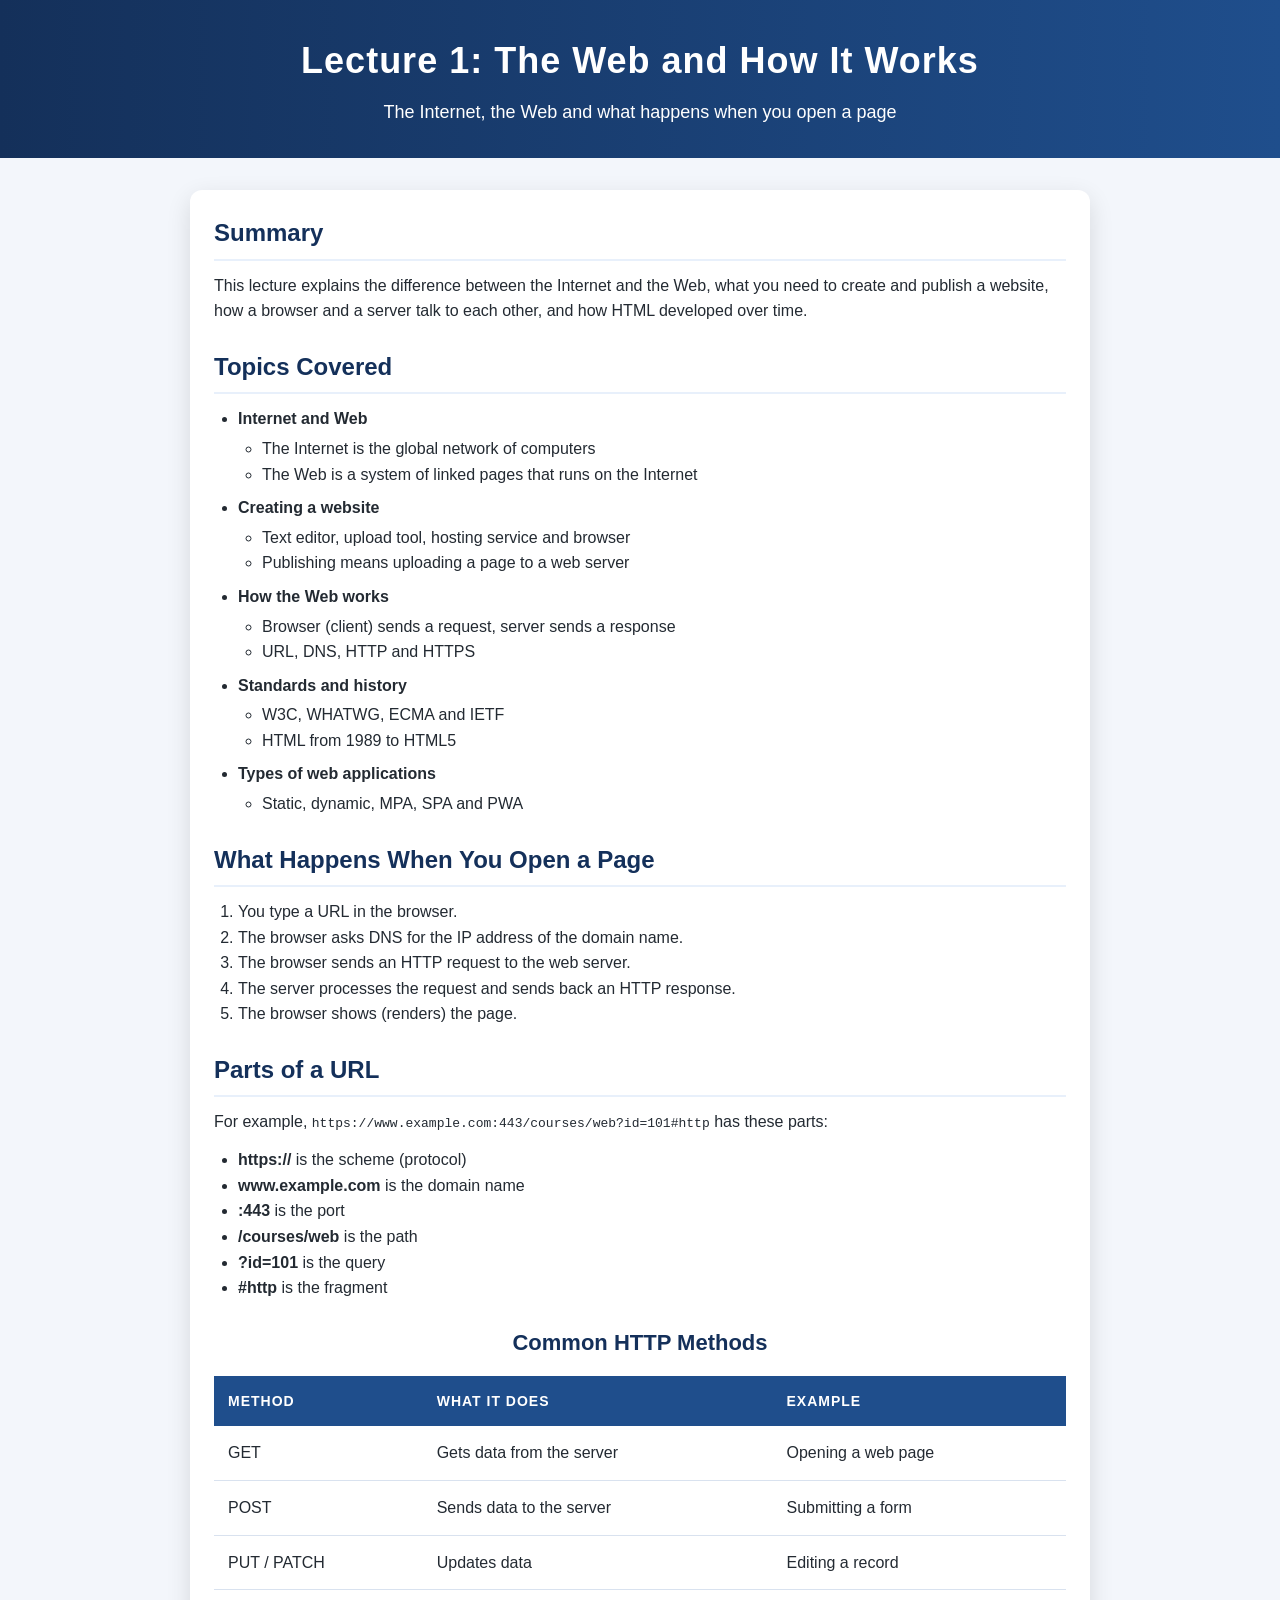
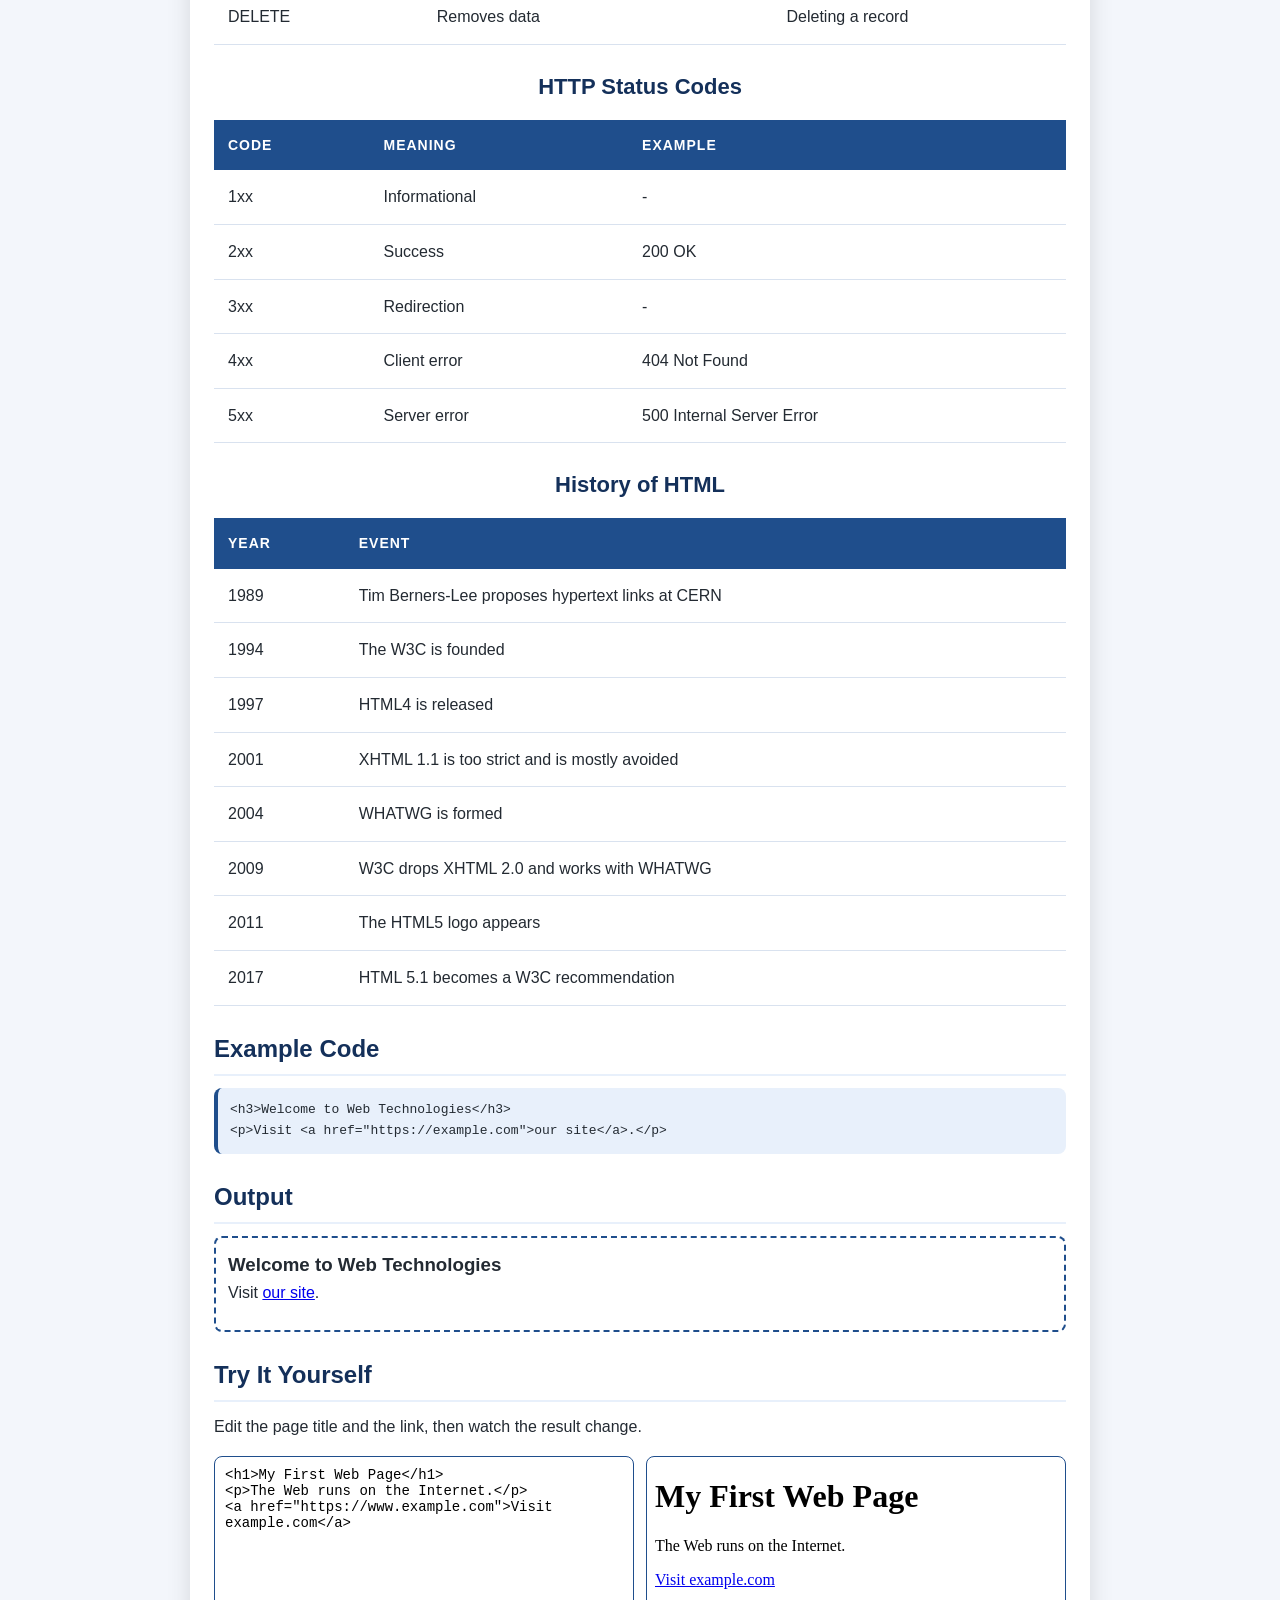
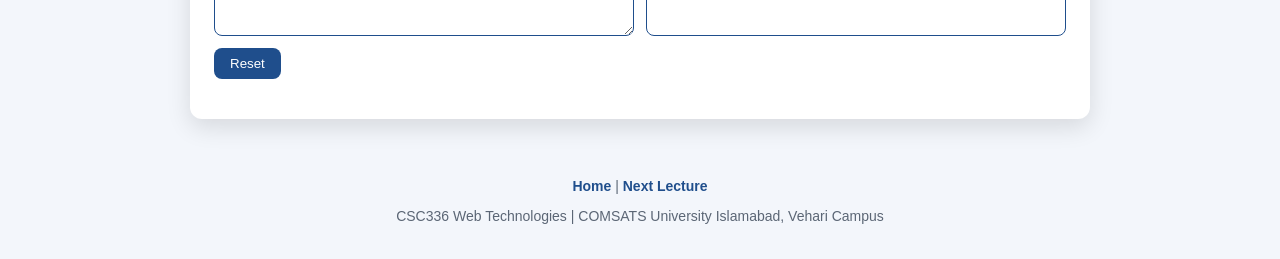
==== commit a67898ee: "Update web technologies pages" ====
--- a/lectures/lecture-01.html
+++ b/lectures/lecture-01.html
@@ -193,6 +193,15 @@
             <h3>Welcome to Web Technologies</h3>
             <p>Visit <a href="https://example.com">our site</a>.</p>
         </div>
+        <h2>Try It Yourself</h2>
+        <p>Edit the page title and the link, then watch the result change.</p>
+        <div class="try">
+            <textarea spellcheck="false"><h1>My First Web Page</h1>
+<p>The Web runs on the Internet.</p>
+<a href="https://www.example.com">Visit example.com</a></textarea>
+            <iframe title="Result"></iframe>
+            <button type="button" data-reset>Reset</button>
+        </div>
     </main>
 
     <footer>
@@ -200,6 +209,7 @@
         <p>CSC336 Web Technologies | COMSATS University Islamabad, Vehari Campus</p>
     </footer>
 
+    <script src="../editor.js"></script>
 </body>
 
 </html>
--- a/style.css
+++ b/style.css
@@ -208,4 +208,48 @@
 
 footer a:hover {
     text-decoration: underline;
+}
+
+/* ===== Try It Yourself editor ===== */
+.try {
+    display: grid;
+    grid-template-columns: 1fr 1fr;
+    gap: 12px;
+    margin: 16px 0;
+}
+
+.try textarea {
+    width: 100%;
+    min-height: 180px;
+    font-family: monospace;
+    font-size: 14px;
+    padding: 10px;
+    border: 1px solid var(--brand);
+    border-radius: 8px;
+    resize: vertical;
+}
+
+.try iframe {
+    width: 100%;
+    min-height: 180px;
+    border: 1px solid var(--brand);
+    border-radius: 8px;
+    background: white;
+}
+
+.try button {
+    grid-column: 1 / -1;
+    justify-self: start;
+    background: var(--brand);
+    color: white;
+    border: 0;
+    padding: 8px 16px;
+    border-radius: 8px;
+    cursor: pointer;
+}
+
+@media (max-width: 700px) {
+    .try {
+        grid-template-columns: 1fr;
+    }
 }
